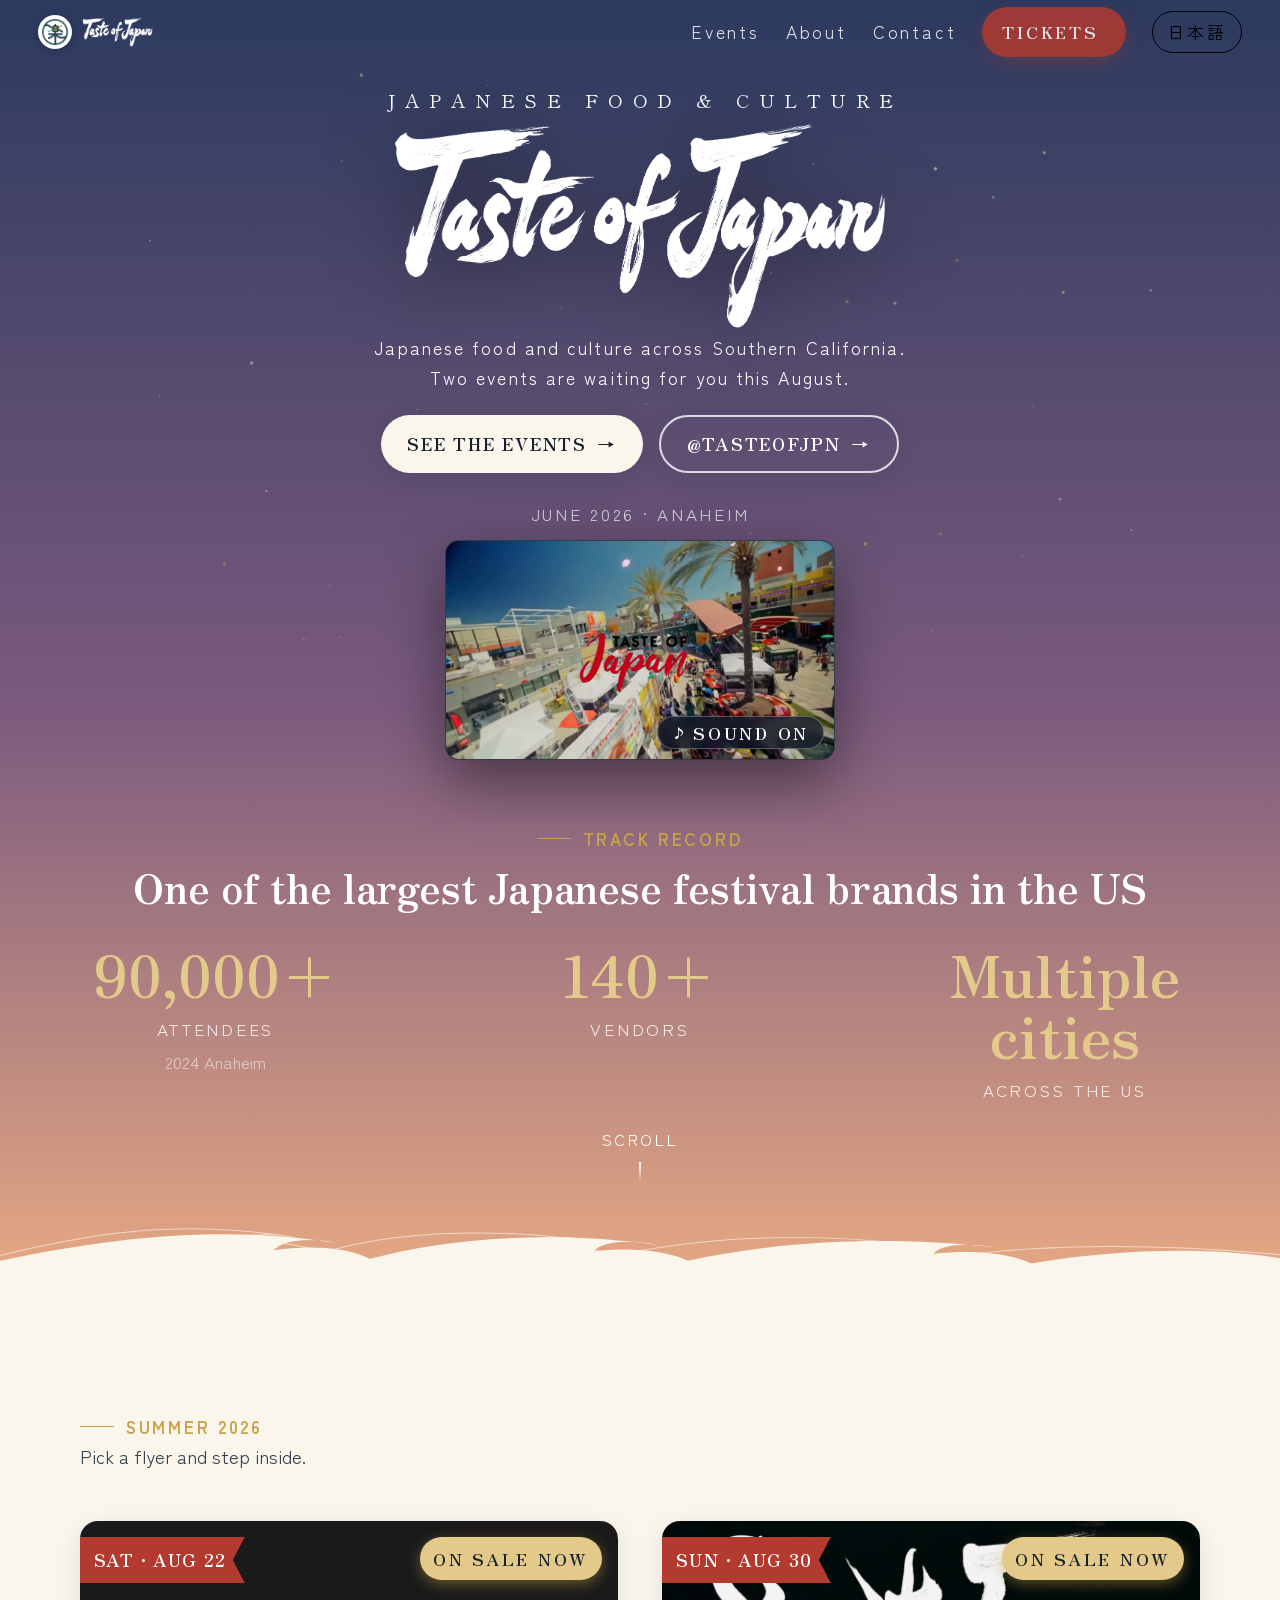
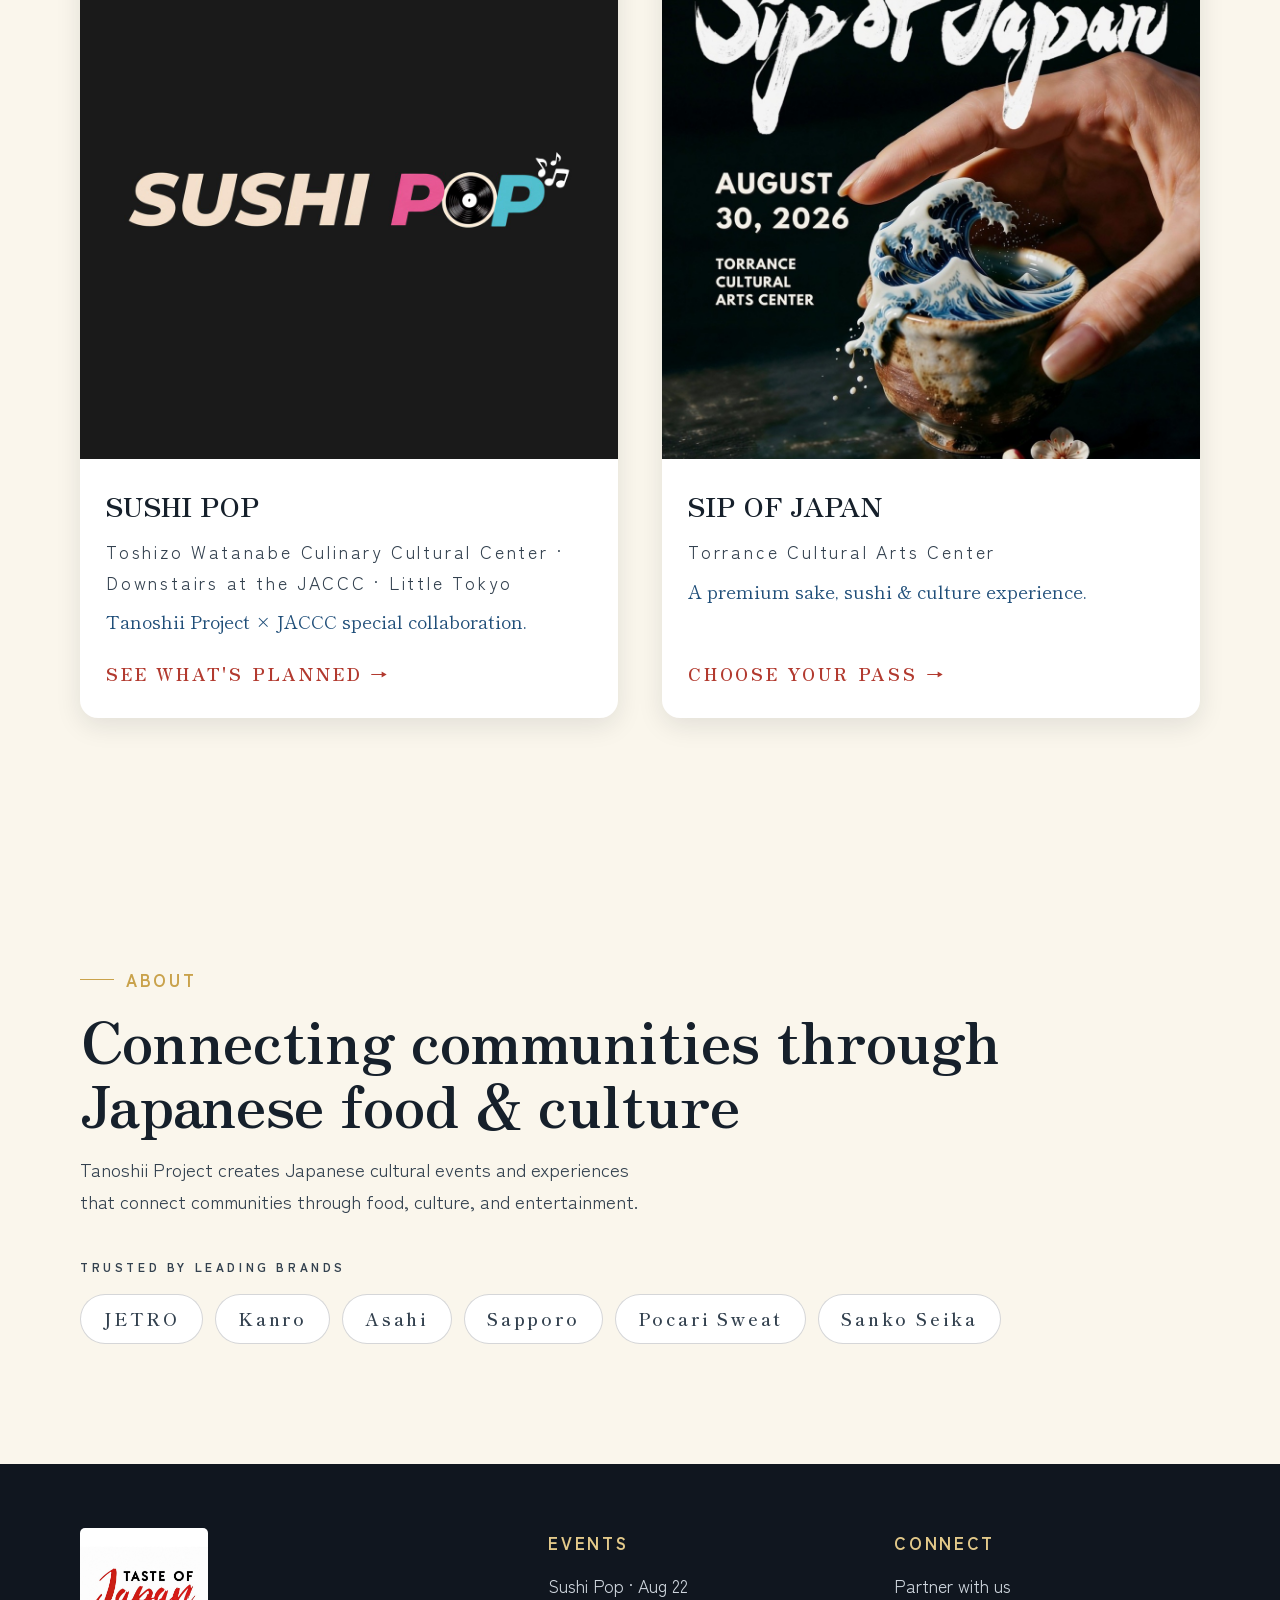
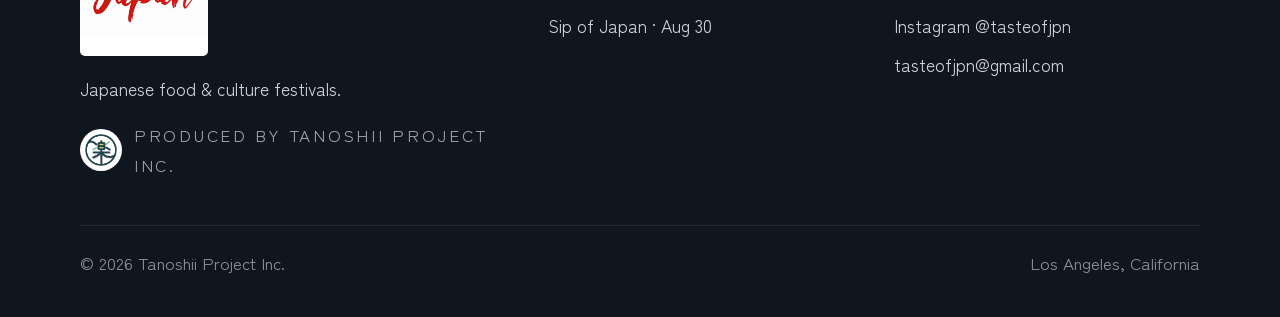
==== index.html @ 71fb059f "Use the Sushi Pop logo on the homepage card The supplied artwork is a wide lockup sitting in a 2000p" ====
<!DOCTYPE html>
<html lang="en">
<head>
<meta charset="UTF-8">
<meta name="viewport" content="width=device-width, initial-scale=1.0">
<script>
/* Mark that JS is live, and recover the page if site.js never arrives. */
(function () {
  var d = document.documentElement;
  d.className += " js";
  setTimeout(function () {
    if (!d.classList.contains("site-ready")) d.classList.add("recovered");
  }, 3000);
})();
</script>
<title>Taste of Japan · Japanese Food & Culture Festivals</title>
<meta name="description" content="Taste of Japan brings Japanese food and culture festivals to Southern California. Presented by Tanoshii Project Inc.">
<meta property="og:title" content="Taste of Japan">
<meta property="og:description" content="Japanese food & culture in Southern California. Two events this August: Sushi Pop (Aug 22) and Sip of Japan (Aug 30).">
<meta property="og:image" content="https://www.tasteofjpn.com/assets/img/og-image.jpg">
<meta property="og:image:width" content="1200">
<meta property="og:image:height" content="630">
<link rel="canonical" href="https://www.tasteofjpn.com/">
<meta property="og:url" content="https://www.tasteofjpn.com/">
<meta name="twitter:card" content="summary_large_image">
<meta name="twitter:image" content="https://www.tasteofjpn.com/assets/img/og-image.jpg">
<meta property="og:type" content="website">
<link rel="preconnect" href="https://fonts.googleapis.com">
<link rel="preconnect" href="https://fonts.gstatic.com" crossorigin>
<link href="https://fonts.googleapis.com/css2?family=Zen+Antique&family=Zen+Old+Mincho:wght@700;900&family=Cormorant+Garamond:ital,wght@0,500;0,600;1,500&family=Permanent+Marker&family=Shippori+Mincho:wght@500;700&family=Zen+Kaku+Gothic+New:wght@400;500;700&display=swap" rel="stylesheet">
<link rel="stylesheet" href="css/site.css?v=00a4ac65">
<link rel="alternate" hreflang="en" href="https://www.tasteofjpn.com/">
<link rel="alternate" hreflang="ja" href="https://www.tasteofjpn.com/?lang=ja">
<link rel="alternate" hreflang="x-default" href="https://www.tasteofjpn.com/">
<link rel="icon" type="image/png" href="assets/img/tanoshii-mark.png">
<script type="application/ld+json">
{
  "@context": "https://schema.org",
  "@type": "Organization",
  "name": "Taste of Japan",
  "alternateName": "Taste of Japan Festival",
  "url": "https://www.tasteofjpn.com/",
  "logo": "https://www.tasteofjpn.com/assets/img/logo-toj-official.jpg",
  "description": "Taste of Japan brings Japanese food and culture festivals to Southern California. Presented by Tanoshii Project Inc.",
  "sameAs": ["https://www.instagram.com/tasteofjpn/"],
  "parentOrganization": { "@type": "Organization", "name": "Tanoshii Project Inc." }
}
</script>
</head>
<body data-sky-auto>

<!-- noren opening -->
<div class="noren" aria-hidden="true">
  <div class="noren-half left">
    <div class="noren-mark">
      <img class="noren-mark-img" src="assets/img/tanoshii-mark.png" alt="">
      <img class="noren-logo" src="assets/img/logo-taste-of-japan.png" alt="">
    </div>
  </div>
  <div class="noren-half right">
    <div class="noren-mark">
      <img class="noren-mark-img" src="assets/img/tanoshii-mark.png" alt="">
      <img class="noren-logo" src="assets/img/logo-taste-of-japan.png" alt="">
    </div>
  </div>
</div>

<canvas id="fx"></canvas>

<header class="site-header header-light">
  <div class="header-inner">
    <a class="brand" href="index.html">
      <img class="kamon-mark" src="assets/img/tanoshii-mark.png" alt="Tanoshii Project">
      <img class="brand-logo" src="assets/img/logo-taste-of-japan.png" alt="Taste of Japan">
    </a>
    <nav class="site-nav">
      <a href="#events" data-ja="イベント">Events</a>
      <a href="about.html" class="nav-optional" data-ja="私たちについて">About</a>
      <a href="#contact" class="nav-optional" data-ja="お問い合わせ">Contact</a>
      <a class="btn-ticket" href="#events" data-ja="チケット">Tickets</a>
      <button class="lang-toggle" aria-label="Switch language">日本語</button>
    </nav>
  </div>
</header>

<!-- hero -->
<section class="hero">
  <div class="hero-stars"></div>
  <div class="hero-inner">
    <p class="hero-kicker reveal" data-ja="日本の食と文化の祭典">JAPANESE FOOD &amp; CULTURE</p>
    <h1 class="reveal" data-delay="1">
      <img class="hero-logo" src="assets/img/logo-taste-of-japan.png" alt="Taste of Japan">
      <span class="sr-only">Taste of Japan</span>
    </h1>
    <p class="hero-sub reveal" data-delay="2" data-ja="南カリフォルニアで開催される、日本の食と文化の体験。この8月、2つのイベントが待っています。">
      Japanese food and culture across Southern California.<br>Two events are waiting for you this August.
    </p>
    <div class="hero-ctas reveal" data-delay="3">
      <a class="btn" href="#events" data-ja="イベントを見る">See the events</a>
      <a class="btn ghost" href="https://www.instagram.com/tasteofjpn/" target="_blank" rel="noopener">@tasteofjpn</a>
    </div>

    <div class="hero-recap reveal" data-delay="3">
      <p class="hero-recap-label" data-ja="2026年6月 · アナハイム">June 2026 · Anaheim</p>
      <!-- Silent 2MB loop autoplays; the 8MB version with sound loads on request. -->
      <div class="hero-recap-player" data-recap data-full="assets/video/toj-2026-recap.mp4">
        <video class="recap-video" autoplay muted loop playsinline preload="auto"
               poster="assets/video/toj-2026-recap-poster.jpg">
          <source src="assets/video/toj-2026-recap-loop.mp4" type="video/mp4">
          <p data-ja="お使いのブラウザは動画に対応していません。">Your browser does not support the video tag.</p>
        </video>
        <button class="recap-sound" type="button" data-ja="音を出す">Sound on</button>
      </div>
    </div>

    <div class="hero-track-record reveal" data-delay="3" style="margin-top: 56px;">
      <p class="eyebrow" style="justify-content: center;" data-ja="実績">Track record</p>
      <h2 class="section-title" data-delay="1" data-ja="全米有数の日本文化フェスティバルブランド" style="font-size: clamp(26px, 3.6vw, 40px); margin: 12px 0 0;">One of the largest Japanese festival brands in the US</h2>
      <div class="stat-grid" style="margin-top: 34px;">
        <div>
          <div class="stat-num">90,000+</div>
          <div class="stat-label" data-ja="来場者数">Attendees</div>
          <div class="stat-note">2024 Anaheim</div>
        </div>
        <div>
          <div class="stat-num">140+</div>
          <div class="stat-label" data-ja="出店社数">Vendors</div>
        </div>
        <div>
          <div class="stat-num" data-ja="複数都市">Multiple cities</div>
          <div class="stat-label" data-ja="全米主要都市で開催">Across the US</div>
        </div>
      </div>
    </div>

    <div class="scroll-cue reveal" data-delay="3" data-ja="スクロール">Scroll</div>
  </div>
  <svg class="hero-wave" viewBox="0 0 1440 190" preserveAspectRatio="none" aria-hidden="true">
    <path class="wave-line wave-draw" d="M0,120 C120,60 210,40 330,78 C300,66 268,72 258,96 C300,84 342,92 360,116 C430,70 540,52 660,86 C630,72 596,78 588,100 C630,92 668,100 690,122 C780,80 900,64 1020,94 C990,82 958,86 950,108 C994,98 1034,106 1056,128 C1150,96 1280,88 1440,118"/>
    <path class="wave-fill" d="M0,190 L0,132 C140,72 260,52 380,92 C350,78 318,84 308,108 C352,94 396,104 416,128 C500,80 620,62 740,96 C710,82 676,88 668,110 C712,100 752,110 774,132 C870,88 1000,72 1120,102 C1090,90 1058,94 1050,116 C1096,106 1138,116 1160,138 C1260,104 1360,100 1440,126 L1440,190 Z"/>
  </svg>
</section>

<!-- events -->
<section class="section" id="events">
  <div class="container">
    <p class="eyebrow reveal" data-ja="2026年 夏">Summer 2026</p>
    <p class="section-lead reveal" data-delay="2" data-ja="気になるチラシをタップして、詳しくチェックしてください。">Pick a flyer and step inside.</p>

    <div class="event-grid" style="margin-top: 48px;">
      <!-- To add a new event: copy an <a class="event-card"> block and swap the flyer, date, name, venue. -->
      <a class="event-card reveal" data-tilt="6" href="events/sushi-pop.html">
        <div class="flyer">
          <span class="date-ribbon">SAT · AUG 22</span>
          <span class="status-badge on-sale" data-ja="チケット販売中">On sale now</span>
          <img src="assets/img/sushi-pop-card-logo.jpg" alt="Sushi Pop" loading="lazy">
        </div>
        <div class="meta">
          <h3>SUSHI POP</h3>
          <p class="venue" data-ja="渡邊利三 文化調理センター（JACCC 地下）· リトル東京">Toshizo Watanabe Culinary Cultural Center · Downstairs at the JACCC · Little Tokyo</p>
          <p class="tagline" data-ja="Tanoshii Project × JACCC 特別コラボ。">Tanoshii Project &times; JACCC special collaboration.</p>
          <span class="card-cta" data-ja="内容を見る">See what's planned</span>
        </div>
      </a>

      <a class="event-card reveal" data-delay="1" data-tilt="6" href="events/sip-of-japan.html">
        <div class="flyer">
          <span class="date-ribbon">SUN · AUG 30</span>
          <span class="status-badge on-sale" data-ja="チケット販売中">On sale now</span>
          <img src="assets/img/sip-flyer.jpg" alt="Sip of Japan flyer · August 30 at Torrance Cultural Arts Center" loading="lazy">
        </div>
        <div class="meta">
          <h3>SIP OF JAPAN</h3>
          <p class="venue" data-ja="トーランス・カルチュラル・アーツ・センター">Torrance Cultural Arts Center</p>
          <p class="tagline" data-ja="日本酒・寿司・日本文化のプレミアム体験。">A premium sake, sushi &amp; culture experience.</p>
          <span class="card-cta" data-ja="パスを選ぶ">Choose your pass</span>
        </div>
      </a>
    </div>
  </div>
</section>

<!-- about + partners -->
<section class="section" id="about">
  <div class="container">
    <p class="eyebrow reveal" data-ja="私たちについて">About</p>
    <h2 class="section-title reveal" data-delay="1" data-ja="人と地域を、日本の食と文化でつなぐ">Connecting communities through Japanese food &amp; culture</h2>
    <p class="section-lead reveal" data-delay="2" data-ja="Tanoshii Project は、日本文化・食・エンターテインメントを通じて人と地域をつなぐイベントを展開しています。">
      Tanoshii Project creates Japanese cultural events and experiences that connect communities through food, culture, and entertainment.
    </p>
    <div style="margin-top: 40px;">
      <h4 style="font-size:12px; letter-spacing:.3em; text-transform:uppercase; color:var(--ink-soft); margin-bottom:16px;" class="reveal" data-ja="信頼をいただいているブランド">Trusted by leading brands</h4>
      <div class="chip-row reveal" data-delay="1">
        <span class="chip">JETRO</span>
        <span class="chip">Kanro</span>
        <span class="chip">Asahi</span>
        <span class="chip">Sapporo</span>
        <span class="chip">Pocari Sweat</span>
        <span class="chip">Sanko Seika</span>
      </div>
    </div>
  </div>
</section>


<!-- footer -->
<footer class="site-footer" id="contact">
  <div class="container">
    <div class="footer-grid">
      <div>
        <img class="footer-logo" src="assets/img/logo-toj-official.jpg" alt="Taste of Japan">
        <p data-ja="日本の食と文化の祭典。">Japanese food &amp; culture festivals.</p>
        <div class="footer-producer">
          <img src="assets/img/tanoshii-mark.png" alt="Tanoshii Project">
          <span data-ja="企画・運営 Tanoshii Project Inc.">Produced by Tanoshii Project Inc.</span>
        </div>
      </div>
      <div>
        <h4 data-ja="イベント">Events</h4>
        <ul>
          <li><a href="events/sushi-pop.html">Sushi Pop · Aug 22</a></li>
          <li><a href="events/sip-of-japan.html">Sip of Japan · Aug 30</a></li>
        </ul>
      </div>
      <div>
        <h4 data-ja="つながる">Connect</h4>
        <ul>
          <li><a href="about.html#partner" data-ja="協賛のご案内">Partner with us</a></li>
          <li><a href="https://www.instagram.com/tasteofjpn/" target="_blank" rel="noopener">Instagram @tasteofjpn</a></li>
          <li><a href="mailto:tasteofjpn@gmail.com">tasteofjpn@gmail.com</a></li>
        </ul>
      </div>
    </div>
    <div class="footer-bottom">
      <span>© 2026 Tanoshii Project Inc.</span>
      <span data-ja="ロサンゼルス、カリフォルニア">Los Angeles, California</span>
    </div>
  </div>
</footer>

<script src="js/site.js?v=fffb9bc2"></script>
</body>
</html>
---- css/site.css ----
/* ============================================================
   TASTE OF JAPAN / shared design system
   Brand: hokusai blue x washi x gold. Events override via body class.
   ============================================================ */

:root {
  --ink: #16202b;
  --ink-soft: #33414f;
  --washi: #faf6ec;
  --washi-deep: #f1ead8;
  --hokusai: #1f4e79;
  --hokusai-deep: #14314c;
  --gold: #c9a24b;
  --gold-soft: #e3c98a;
  --sakura: #e9b7c3;
  --red: #b23a2f;
  --white: #ffffff;
  --font-display: "Zen Antique", "Zen Old Mincho", serif;
  --font-ui: "Zen Antique", "Zen Old Mincho", serif;
  --font-num: "Zen Old Mincho", "Shippori Mincho", serif;
  --font-serif: "Shippori Mincho", serif;
  --font-serif-en: "Cormorant Garamond", "Shippori Mincho", serif;
  --font-body: "Zen Kaku Gothic New", sans-serif;
  --font-brush: "Permanent Marker", cursive;
  --header-h: 64px;
  --radius: 18px;
  --shadow: 0 18px 50px rgba(22, 32, 43, 0.16);
  --shadow-soft: 0 8px 26px rgba(22, 32, 43, 0.10);
}

* { margin: 0; padding: 0; box-sizing: border-box; }
html { scroll-behavior: smooth; }
html, body { overflow-x: clip; }
body {
  font-family: var(--font-body);
  /* Monica: the site read small everywhere. Base is set explicitly rather than
     inheriting the browser's 16px, and the small UI sizes were lifted with it. */
  font-size: 18.5px;
  color: var(--ink);
  background: var(--washi);
  line-height: 1.72;
  -webkit-font-smoothing: antialiased;
}
img { max-width: 100%; display: block; }
a { color: inherit; text-decoration: none; }
ul { list-style: none; }
button { font: inherit; cursor: pointer; border: none; background: none; }

.container { width: min(1120px, 92vw); margin-inline: auto; }

::selection { background: var(--gold); color: var(--ink); }

/* ---------- header ---------- */
.site-header {
  position: fixed; inset: 0 0 auto 0; z-index: 60;
  height: var(--header-h);
  display: flex; align-items: center;
  transition: background .35s ease, box-shadow .35s ease;
}
.site-header.scrolled {
  background: rgba(250, 246, 236, .92);
  backdrop-filter: blur(10px);
  box-shadow: 0 1px 0 rgba(22,32,43,.08);
}
.dark-header .site-header.scrolled {
  background: rgba(15, 22, 33, .88);
}
.header-inner {
  width: min(1240px, 94vw); margin-inline: auto;
  display: flex; align-items: center; justify-content: space-between; gap: 16px;
}
.brand {
  display: flex; align-items: center; gap: 10px;
  font-family: var(--font-display); font-weight: 400;
  font-size: 19.5px; letter-spacing: 0.16em; text-transform: uppercase;
}
.brand .kamon {
  width: 34px; height: 34px; border-radius: 50%;
  background: var(--red); color: #fff;
  display: grid; place-items: center;
  font-family: var(--font-serif); font-size: 19.5px; font-weight: 700;
  box-shadow: 0 2px 8px rgba(178, 58, 47, .4);
}
.site-nav { display: flex; align-items: center; gap: 26px; font-size: 17.5px; letter-spacing: 0.16em; }
.site-nav a { position: relative; padding: 4px 0; opacity: .85; transition: opacity .2s; }
.site-nav a:hover { opacity: 1; }
.site-nav a::after {
  content: ""; position: absolute; left: 0; bottom: 0;
  width: 100%; height: 2px; background: var(--gold);
  transform: scaleX(0); transform-origin: left; transition: transform .25s ease;
}
.site-nav a:hover::after { transform: scaleX(1); }
.lang-toggle {
  border: 1.5px solid currentColor; border-radius: 999px;
  padding: 5px 14px; font-size: 17px; letter-spacing: 0.16em;
  transition: background .2s, color .2s;
}
.header-light { color: #fff; }
.site-header.scrolled.header-light,
.site-header.scrolled { color: var(--ink); }
.dark-header .site-header.scrolled { color: #f3ead8; }
.lang-toggle:hover { background: var(--gold); border-color: var(--gold); color: var(--ink); }

@media (max-width: 640px) {
  .site-nav { gap: 14px; }
  .site-nav a.nav-optional { display: none; }
  .brand span:last-child { font-size: 17px; letter-spacing: 0.16em; }
  .header-inner { gap: 10px; }
}

/* ---------- noren opening ----------
   The curtain only exists when JS is running, because only JS can open it.
   No JS means no curtain, rather than a navy screen that never parts. */
.noren { display: none; }
.js .noren {
  position: fixed; inset: 0; z-index: 100;
  display: flex; pointer-events: none;
}
.noren-half {
  flex: 1; position: relative;
  background:
    repeating-linear-gradient(90deg, rgba(255,255,255,.045) 0 2px, transparent 2px calc(25% - 1px), rgba(0,0,0,.28) calc(25% - 1px) 25%),
    linear-gradient(180deg, #1c3a5e 0%, #14314c 60%, #0e2438 100%);
  transition: transform 1.05s cubic-bezier(.77, 0, .27, 1);
}
.noren-half.left { transform-origin: left; border-right: 1px solid rgba(0,0,0,.3); }
.noren-half.right { transform-origin: right; }
.noren.open .noren-half.left { transform: translateX(-101%) skewX(-2deg); }
.noren.open .noren-half.right { transform: translateX(101%) skewX(2deg); }
.noren-mark {
  position: absolute; top: 50%; z-index: 101;
  transform: translateY(-50%);
  color: var(--washi); text-align: center;
  transition: opacity .45s ease;
}
.noren-half.left .noren-mark { right: 0; transform: translate(50%, -50%); }
.noren-half.right .noren-mark { left: 0; transform: translate(-50%, -50%); visibility: hidden; }
.noren-mark .circle {
  width: 118px; height: 118px; margin-inline: auto;
  border: 2.5px solid rgba(250,246,236,.9); border-radius: 50%;
  display: grid; place-items: center;
  font-family: var(--font-serif); font-size: 52px; font-weight: 700;
  background: rgba(250,246,236,.06);
}
.noren-mark .word {
  margin-top: 18px; font-family: var(--font-display); font-weight: 400;
  font-size: 18.5px; letter-spacing: 0.16em; text-transform: uppercase;
  padding-left: .5em;
  white-space: nowrap;
}
.noren.open .noren-mark { opacity: 0; }
.noren.gone { display: none; }

/* ---------- shared section bits ---------- */
.section { padding: clamp(72px, 10vw, 120px) 0; position: relative; }
.eyebrow {
  display: inline-flex; align-items: center; gap: 12px;
  font-size: 17px; letter-spacing: 0.16em; text-transform: uppercase;
  color: var(--gold); font-weight: 700;
}
.eyebrow::before { content: ""; width: 34px; height: 1.5px; background: var(--gold); }
.section-title {
  font-family: var(--font-display); font-weight: 400;
  font-size: clamp(33px, 5.1vw, 58px);
  line-height: 1.1; letter-spacing: 0;
  margin: 14px 0 18px;
}
.section-lead { max-width: 560px; color: var(--ink-soft); font-size: 18.5px; }

.btn {
  display: inline-flex; align-items: center; gap: 10px;
  font-family: var(--font-display); font-weight: 400; letter-spacing: .1em; text-transform: uppercase;
  font-size: 18.5px;
  padding: 15px 34px; border-radius: 999px;
  background: var(--ink); color: var(--washi);
  transition: transform .22s ease, box-shadow .22s ease, background .22s ease;
  box-shadow: var(--shadow-soft);
  position: relative; overflow: hidden;
}
.btn::after { content: "→"; transition: transform .22s ease; }
.btn:hover { transform: translateY(-3px); box-shadow: var(--shadow); }
.btn:hover::after { transform: translateX(4px); }
.btn.gold { background: linear-gradient(120deg, var(--gold), #b8862f); color: #fff; }
.btn.outline { background: transparent; border: 2px solid currentColor; color: inherit; box-shadow: none; }

/* scroll reveal
   Hidden only while JS is running, so the page stays readable if the script
   never loads. The .recovered escape hatch is set by the failsafe timer. */
.js .reveal { opacity: 0; transform: translateY(34px); transition: opacity .8s ease, transform .8s cubic-bezier(.22,.61,.36,1); }
.js .reveal.in { opacity: 1; transform: none; }
.recovered .noren { display: none !important; }
.recovered .reveal {
  opacity: 1 !important; transform: none !important; transition: none !important;
}
.reveal[data-delay="1"] { transition-delay: .12s; }
.reveal[data-delay="2"] { transition-delay: .24s; }
.reveal[data-delay="3"] { transition-delay: .36s; }

/* countdown */
.countdown { display: flex; gap: clamp(10px, 2vw, 22px); }
.cd-cell { text-align: center; min-width: 74px; }
.cd-num {
  font-family: var(--font-num); font-weight: 900;
  font-size: clamp(34px, 5vw, 56px); line-height: 1;
  font-variant-numeric: tabular-nums;
}
.cd-label { font-size: 16px; letter-spacing: 0.16em; text-transform: uppercase; opacity: .7; margin-top: 8px; }

/* lanterns */
.lantern-row { display: flex; gap: clamp(8px, 1.6vw, 18px); align-items: flex-start; }
.lantern { width: clamp(30px, 4vw, 46px); opacity: .38; transition: opacity .6s ease, filter .6s ease; }
.lantern.lit { opacity: 1; filter: drop-shadow(0 0 14px rgba(255, 176, 66, .85)); animation: sway 3.4s ease-in-out infinite; }
.lantern:nth-child(2n).lit { animation-delay: .7s; }
.lantern:nth-child(3n).lit { animation-delay: 1.3s; }
@keyframes sway { 0%,100% { transform: rotate(-2.4deg); } 50% { transform: rotate(2.4deg); } }

/* fireworks canvas */
#fx { position: fixed; inset: 0; z-index: 95; pointer-events: none; }

/* marquee */
.marquee { overflow: hidden; white-space: nowrap; user-select: none; }
.marquee-track { display: inline-flex; gap: 0; animation: marquee 26s linear infinite; }
.marquee span { display: inline-block; padding-right: 18px; }
@keyframes marquee { from { transform: translateX(0); } to { transform: translateX(-50%); } }

/* event flyer cards (hub) */
.event-grid {
  display: grid; grid-template-columns: repeat(auto-fit, minmax(300px, 1fr));
  gap: clamp(24px, 3.6vw, 44px);
  align-items: stretch;
}
.event-card {
  position: relative; border-radius: var(--radius);
  background: #fff; box-shadow: var(--shadow-soft);
  transform-style: preserve-3d; will-change: transform;
  transition: box-shadow .3s ease;
  display: flex; flex-direction: column;
  overflow: hidden;
}
.event-card:hover { box-shadow: var(--shadow); }
/* Both event artworks are portrait posters. A 5:4 landscape frame cropped the
   subject out of each one, so the frame is square and centred lower. */
.event-card .flyer { position: relative; overflow: hidden; aspect-ratio: 1 / 1; }
.event-card .flyer img { width: 100%; height: 100%; object-fit: cover; object-position: center 42%; transition: transform .6s cubic-bezier(.22,.61,.36,1); }
.event-card:hover .flyer img { transform: scale(1.045); }
.event-card .date-ribbon {
  position: absolute; top: 16px; left: -6px;
  background: var(--red); color: #fff;
  font-family: var(--font-display); font-weight: 400; letter-spacing: .08em;
  font-size: 17.5px; padding: 8px 18px 8px 20px;
  clip-path: polygon(0 0, 100% 0, calc(100% - 12px) 50%, 100% 100%, 0 100%);
  box-shadow: 0 4px 12px rgba(178,58,47,.4);
}
/* ticket status, top right, opposite the date ribbon.
   On-sale is loud because it is the one you can act on today.
   Coming-soon stays quiet on purpose so it never outshines it. */
.event-card .status-badge {
  position: absolute; top: 16px; right: 16px; z-index: 2;
  font-size: 17px; letter-spacing: 0.16em; text-transform: uppercase;
  padding: 7px 13px; border-radius: 999px;
  backdrop-filter: blur(6px);
}
/* ink on gold, not white on gold: white lands near 2.4:1 and fails AA */
.event-card .status-badge.on-sale {
  background: var(--gold-soft); color: var(--ink);
  box-shadow: 0 4px 14px rgba(201,162,75,.45);
}
.event-card .status-badge.coming-soon {
  background: rgba(22,32,43,.62); color: rgba(255,255,255,.92);
}
.event-card .meta { padding: 24px 26px 28px; display: flex; flex-direction: column; gap: 8px; flex: 1; }
.event-card h3 { font-family: var(--font-display); font-weight: 400; font-size: 27px; letter-spacing: 0; }
.event-card .venue { font-size: 17.5px; color: var(--ink-soft); letter-spacing: 0.16em; }
.event-card .tagline { font-family: var(--font-serif); font-size: 18.5px; color: var(--hokusai); }
.event-card .card-cta {
  margin-top: auto; padding-top: 14px;
  font-family: var(--font-display); font-weight: 400; font-size: 17.5px; letter-spacing: 0.16em; text-transform: uppercase;
  color: var(--red); display: inline-flex; gap: 8px; align-items: center;
}
.event-card .card-cta::after { content: "→"; transition: transform .25s; }
.event-card:hover .card-cta::after { transform: translateX(5px); }

/* stat band */
.stat-band { background: var(--hokusai-deep); color: var(--washi); }
.stat-grid { display: grid; grid-template-columns: repeat(auto-fit, minmax(180px, 1fr)); gap: 34px; text-align: center; }
.stat-num { font-family: var(--font-num); font-weight: 900; font-size: clamp(38px, 5vw, 58px); color: var(--gold-soft); line-height: 1.05; }
.stat-label { font-size: 17px; letter-spacing: 0.16em; text-transform: uppercase; opacity: .85; margin-top: 10px; }
.stat-note { font-size: 17px; opacity: .55; margin-top: 4px; }

/* brand chips */
.chip-row { display: flex; flex-wrap: wrap; gap: 12px; }
.chip {
  border: 1.5px solid rgba(22,32,43,.18); border-radius: 999px;
  padding: 9px 22px; font-size: 17.5px; letter-spacing: 0.16em;
  font-family: var(--font-serif); font-weight: 600; color: var(--ink-soft);
  background: #fff;
}

/* footer */
.site-footer {
  background: #10161f; color: #cfd6de;
  padding: 64px 0 40px; font-size: 17.5px;
}
.footer-grid { display: grid; grid-template-columns: 1.4fr 1fr 1fr; gap: 40px; }
.site-footer .brand { color: #fff; margin-bottom: 14px; }
.site-footer h4 { font-size: 17px; letter-spacing: 0.16em; text-transform: uppercase; color: var(--gold-soft); margin-bottom: 14px; }
.site-footer li { margin-bottom: 9px; }
.site-footer a:hover { color: #fff; }
.footer-bottom {
  margin-top: 46px; padding-top: 22px;
  border-top: 1px solid rgba(255,255,255,.12);
  display: flex; justify-content: space-between; gap: 14px; flex-wrap: wrap;
  font-size: 17px; opacity: .65;
}
@media (max-width: 760px) { .footer-grid { grid-template-columns: 1fr; gap: 28px; } }

/* ============================================================
   HOME (hub)
   ============================================================ */

.hero {
  min-height: 100svh;
  display: grid; place-items: center;
  position: relative; color: #fff;
  text-align: center; overflow: hidden;
  background: linear-gradient(180deg, #1c3a5e 0%, #2b5c8a 55%, #7fa8c9 100%);
  transition: background 1.2s ease;
}
body[data-sky="dawn"] .hero { background: linear-gradient(180deg, #2b3a5e 0%, #7b5a7e 55%, #e7a983 100%); }
body[data-sky="day"] .hero { background: linear-gradient(180deg, #1c3a5e 0%, #2b5c8a 55%, #8fb4d4 100%); }
body[data-sky="dusk"] .hero { background: linear-gradient(180deg, #1d2a4d 0%, #64416b 55%, #d98a5f 100%); }
body[data-sky="night"] .hero { background: linear-gradient(180deg, #0a1220 0%, #14273e 60%, #2b4a68 100%); }

.hero-stars { position: absolute; inset: 0; opacity: 0; transition: opacity 1.2s; pointer-events: none;
  background-image: radial-gradient(1.6px 1.6px at 12% 18%, rgba(255,255,255,.9) 50%, transparent 51%),
    radial-gradient(1.2px 1.2px at 70% 12%, rgba(255,255,255,.8) 50%, transparent 51%),
    radial-gradient(1.4px 1.4px at 42% 8%, rgba(255,255,255,.75) 50%, transparent 51%),
    radial-gradient(1.2px 1.2px at 86% 26%, rgba(255,255,255,.85) 50%, transparent 51%),
    radial-gradient(1.6px 1.6px at 28% 30%, rgba(255,255,255,.7) 50%, transparent 51%),
    radial-gradient(1.1px 1.1px at 55% 22%, rgba(255,255,255,.8) 50%, transparent 51%);
}
body[data-sky="night"] .hero-stars { opacity: 1; }

.hero-wave { position: absolute; left: 0; right: 0; bottom: -2px; width: 100%; pointer-events: none; }
.hero-wave .wave-fill { fill: var(--washi); }
.hero-wave .wave-line { fill: none; stroke: rgba(255,255,255,.55); stroke-width: 2.2; }
.wave-draw { stroke-dasharray: 2400; stroke-dashoffset: 2400; animation: draw 3.4s ease-out .5s forwards; }
@keyframes draw { to { stroke-dashoffset: 0; } }

.hero-inner { position: relative; z-index: 2; padding: 120px 20px 230px; width: 100%; }
.hero-kicker {
  font-family: var(--font-serif); font-size: clamp(18.5px, 2vw, 19px);
  letter-spacing: .5em; padding-left: .5em; opacity: .92;
}
.hero-title {
  font-family: var(--font-display); font-weight: 400;
  font-size: clamp(54px, 11vw, 148px);
  line-height: .98; letter-spacing: .015em;
  margin: 18px 0 8px;
  text-shadow: 0 10px 44px rgba(0,0,0,.35);
}
.hero-title .accent { color: var(--gold-soft); }
.hero-sub { font-size: clamp(17.5px, 1.8vw, 17px); letter-spacing: .12em; opacity: .92; max-width: 640px; margin-inline: auto; }
.hero-ctas { margin-top: 38px; display: flex; gap: 16px; justify-content: center; flex-wrap: wrap; }
.hero .btn { background: var(--washi); color: var(--ink); }
.hero .btn.ghost { background: transparent; border: 2px solid rgba(255,255,255,.8); color: #fff; }

.scroll-cue {
  position: absolute; bottom: 110px; left: 50%; transform: translateX(-50%);
  z-index: 2; font-size: 16px; letter-spacing: 0.16em; text-transform: uppercase; opacity: .75;
}
.scroll-cue::after {
  content: ""; display: block; width: 1.5px; height: 40px;
  background: linear-gradient(#fff, transparent);
  margin: 10px auto 0; animation: cue 1.8s ease-in-out infinite;
}
@keyframes cue { 0% { transform: scaleY(0); transform-origin: top; } 55% { transform: scaleY(1); transform-origin: top; } 56% { transform-origin: bottom; } 100% { transform: scaleY(0); transform-origin: bottom; } }

/* countdown strip on hub */
.next-up { background: var(--washi-deep); border-block: 1px solid rgba(22,32,43,.07); }
.next-up-inner {
  display: flex; align-items: center; justify-content: space-between;
  gap: 30px; flex-wrap: wrap; padding: 40px 0;
}
.next-up .label {
  display: inline-flex; align-items: center; gap: 10px;
  font-family: var(--font-display); font-weight: 400;
  font-size: 18.5px; letter-spacing: 0.16em; text-transform: uppercase;
  color: #fff; font-weight: 700; margin-bottom: 12px;
  background: var(--red); padding: 7px 18px 7px 15px; border-radius: 999px;
  box-shadow: 0 6px 18px rgba(178, 58, 47, .3);
}
.next-up .label::before {
  content: ""; width: 9px; height: 9px; border-radius: 50%;
  background: #fff; animation: pulse-dot 1.8s ease-in-out infinite;
}
@keyframes pulse-dot {
  0%, 100% { opacity: 1; transform: scale(1); }
  50% { opacity: .35; transform: scale(.7); }
}
.next-up .event-name { font-family: var(--font-display); font-weight: 400; font-size: clamp(28px, 3.9vw, 44px); line-height: 1.13; }
/* the countdown used to end in nothing: give the reader something to do */
.next-up-cta { font-size: 17.5px; padding: 13px 28px; white-space: nowrap; margin-top: 18px; }
@media (max-width: 860px) {
  .next-up-inner { gap: 22px; }
}

/* archive teaser */
.archive-card {
  border-radius: var(--radius); overflow: hidden; position: relative;
  background: linear-gradient(120deg, var(--hokusai-deep), var(--hokusai));
  color: var(--washi); padding: clamp(36px, 5vw, 64px);
  display: flex; flex-wrap: wrap; gap: 30px; align-items: center; justify-content: space-between;
}
.archive-card h3 { font-family: var(--font-display); font-weight: 400; font-size: clamp(28px, 3.9vw, 44px); margin-bottom: 10px; }
.archive-card p { opacity: .85; max-width: 480px; }

/* ---------- sponsorship: ways (no tiers, no prices) ---------- */
.ways-lead {
  font-family: var(--font-serif-en); font-style: italic;
  font-size: 21.5px; margin: 32px 0 18px; color: var(--ink-soft);
}
.partner-ways { display: flex; flex-wrap: wrap; gap: 12px; }
.way {
  border: 1.5px solid rgba(22,32,43,.16); border-radius: 999px;
  padding: 11px 22px; font-size: 17.5px; background: #fff;
  display: inline-flex; align-items: center; gap: 10px;
  transition: transform .25s ease, border-color .25s ease;
}
.way::before { content: "\25C6"; font-size: 8px; color: var(--gold); transform: translateY(-1px); }
.way:hover { transform: translateY(-3px); border-color: var(--gold); }

/* ---------- workshop / hokusai theme band (shared, navy x gold) ---------- */
.workshop { background: linear-gradient(160deg, #16273f 0%, #0d1526 100%); color: #f7f1e3; position: relative; overflow: hidden; }
.workshop::before {
  content: ""; position: absolute; inset: 0; pointer-events: none; opacity: .7;
  background-image:
    radial-gradient(1.4px 1.4px at 12% 26%, rgba(220,191,124,.7) 50%, transparent 51%),
    radial-gradient(1.1px 1.1px at 82% 18%, rgba(220,191,124,.55) 50%, transparent 51%),
    radial-gradient(1.5px 1.5px at 68% 74%, rgba(220,191,124,.5) 50%, transparent 51%),
    radial-gradient(1.2px 1.2px at 30% 82%, rgba(220,191,124,.5) 50%, transparent 51%);
}
.workshop-wrap { display: grid; grid-template-columns: 1.12fr .88fr; gap: clamp(30px, 5vw, 64px); align-items: center; position: relative; z-index: 1; }
.workshop .eyebrow { color: var(--gold-soft); }
.workshop .eyebrow::before { background: var(--gold-soft); }
.workshop .section-title {
  font-family: var(--font-serif-en); font-style: italic; font-weight: 600;
  color: #fff; font-size: clamp(30px, 4.2vw, 50px); line-height: 1.1;
}
.workshop-p { color: rgba(247,241,227,.86); font-size: 18.5px; max-width: 560px; margin-bottom: 15px; }
.workshop-credits { display: flex; gap: 12px 26px; flex-wrap: wrap; margin-top: 24px; font-size: 17px; letter-spacing: 0.16em; text-transform: uppercase; color: var(--gold-soft); }
.workshop-credits span { display: inline-flex; align-items: center; gap: 9px; }
.workshop-art { display: grid; place-items: center; }
.workshop-art svg { width: min(340px, 74vw); height: auto; }
.enso { fill: none; stroke: var(--gold-soft); stroke-width: 9; stroke-linecap: round; }
.enso-wave { fill: none; stroke: rgba(247,241,227,.55); stroke-width: 2.4; stroke-linecap: round; }
@media (max-width: 820px) {
  .workshop-wrap { grid-template-columns: 1fr; }
  .workshop-art { order: -1; }
  .workshop-art svg { width: min(240px, 60vw); }
}

/* ---------- brush lettering logos ---------- */
.brand-logo { height: 30px; width: auto; display: block; }
@media (max-width: 640px) { .brand-logo { height: 25px; } }

.hero-logo {
  width: min(760px, 86vw); height: auto; display: block;
  margin: 6px auto 4px;
  filter: drop-shadow(0 12px 40px rgba(0,0,0,.42));
}
.noren-mark .noren-logo { width: 210px; height: auto; margin-top: 16px; opacity: .95; }

/* visually hidden but readable by search engines and screen readers */
.sr-only {
  position: absolute; width: 1px; height: 1px; padding: 0; margin: -1px;
  overflow: hidden; clip: rect(0 0 0 0); white-space: nowrap; border: 0;
}

/* ---------- june recap video, inside the hero ---------- */
.hero-recap { margin-top: 34px; }
.hero-recap-label {
  font-size: 17px; letter-spacing: 0.16em; text-transform: uppercase;
  opacity: .72; margin-bottom: 12px;
}
.hero-recap-player {
  width: min(560px, 88vw); margin-inline: auto;
  border-radius: 14px; overflow: hidden; line-height: 0;
  background: #0d1526;
  border: 1px solid rgba(255,255,255,.16);
  box-shadow: 0 22px 60px rgba(0,0,0,.45);
}
.hero-recap-player video { width: 100%; height: auto; display: block; }

/* sits over the silent loop; the only way back to the audio */
.hero-recap-player { position: relative; }
.recap-sound {
  position: absolute; right: 10px; bottom: 10px;
  display: inline-flex; align-items: center; gap: 6px;
  padding: 7px 14px; border-radius: 999px;
  background: rgba(13,21,38,.72); color: #fff;
  font-family: var(--font-ui); font-size: 17px; letter-spacing: 0.16em; text-transform: uppercase;
  line-height: 1; backdrop-filter: blur(6px);
  border: 1px solid rgba(255,255,255,.28);
  transition: background .25s ease;
}
.recap-sound::before { content: "♪"; font-size: 13px; }
.recap-sound:hover { background: rgba(13,21,38,.92); }
.recap-sound[hidden] { display: none; }

/* the hero now carries the recap too: tighten everything so it fits one screen */
.hero-inner { padding-top: 84px; padding-bottom: 96px; }
.hero-logo { width: min(500px, 76vw); margin: 2px auto 0; }
.hero-sub { font-size: clamp(17.5px, 1.5vw, 15.5px); }
.hero-ctas { margin-top: 22px; }
.hero .btn { padding: 12px 26px; font-size: 17.5px; }
.hero-recap { margin-top: 26px; }
.hero-recap-player { width: min(390px, 82vw); }
/* the wave was 169px tall and swallowed the scroll cue: cap it and start it lower */
.hero-wave { height: clamp(52px, 6.5vw, 88px); }
/* cue now sits in the flow under the video; padding reserves the wave's band */
.hero-inner { padding-bottom: clamp(92px, 8vw, 124px); }
.hero .scroll-cue {
  position: static; transform: none; left: auto; bottom: auto;
  margin-top: 22px;
}
.scroll-cue::after { height: 20px; margin-top: 8px; }
@media (max-width: 700px) {
  .hero-inner { padding-top: 78px; padding-bottom: 90px; }
  .hero-recap { margin-top: 22px; }
  .hero-recap-player { width: 86vw; }
}

/* ---------- persistent ticket button in the header ---------- */
/* .site-nav a sets its own padding and outranks a lone class, so the ticket
   button has to be qualified or it loses its side padding and the pill collapses */
.site-nav a.btn-ticket,
.btn-ticket {
  display: inline-flex; align-items: center; gap: 8px;
  font-family: var(--font-display); font-weight: 400;
  font-size: 17px; letter-spacing: 0.16em; text-transform: uppercase;
  padding: 10px 20px; border-radius: 999px;
  background: var(--red); color: #fff;
  box-shadow: 0 6px 20px rgba(178,58,47,.34);
  transition: transform .2s ease, box-shadow .2s ease, background .2s ease;
  white-space: nowrap;
}
.btn-ticket::after { content: "→"; transition: transform .2s ease; }
.btn-ticket:hover { transform: translateY(-2px); box-shadow: 0 10px 26px rgba(178,58,47,.42); }
.btn-ticket:hover::after { transform: translateX(3px); }
/* the nav underline animation must not apply to the button */
.site-nav a.btn-ticket::after { position: static; width: auto; height: auto; background: none; transform: none; }
.site-nav a.btn-ticket:hover::after { transform: translateX(3px); }

@media (max-width: 640px) {
  .btn-ticket { font-size: 17px; letter-spacing: 0.16em; padding: 9px 15px; }
  .btn-ticket::after { display: none; }
  .site-nav { gap: 10px; }
}
@media (max-width: 400px) {
  .lang-toggle { padding: 5px 10px; font-size: 17px; }
}

/* ---------- Tanoshii Project mark ---------- */
.kamon-mark {
  width: 34px; height: 34px; border-radius: 50%;
  background: #fff; padding: 3px; object-fit: contain;
  box-shadow: 0 2px 8px rgba(0,0,0,.18);
}
@media (max-width: 640px) { .kamon-mark { width: 30px; height: 30px; } }

.noren-mark-img {
  width: 118px; height: 118px; margin-inline: auto;
  border-radius: 50%; background: rgba(250,246,236,.94);
  padding: 12px; object-fit: contain;
}

/* producer credit in the footer */
.footer-producer { display: flex; align-items: center; gap: 12px; margin-top: 16px; }
.footer-producer img { width: 42px; height: 42px; border-radius: 50%; background: #fff; padding: 4px; object-fit: contain; }
.footer-producer span { font-size: 17px; letter-spacing: 0.16em; text-transform: uppercase; opacity: .75; }

/* ---------- where the display face is allowed ----------
   Agharti is condensed, so its counters close up below about 11px.
   Badges, buttons and ribbons still carry it; anything smaller than that
   drops to the body face with wide tracking. */
.next-up .label,
.btn, .btn-ticket,
.date-ribbon,
.card-cta,
.sp-badge,
.sip-badge,
.status-badge,
.recap-sound,
.tier-flag,
.tier-name,
.tier-note,
.noren-mark .word,
.brand { font-family: var(--font-ui); }

/* official Taste of Japan lockup in the footer, used whole on its own white card */
.footer-logo {
  display: block; width: 128px; height: auto;
  border-radius: 5px; margin-bottom: 18px;
}
@media (max-width: 640px) { .footer-logo { width: 112px; } }
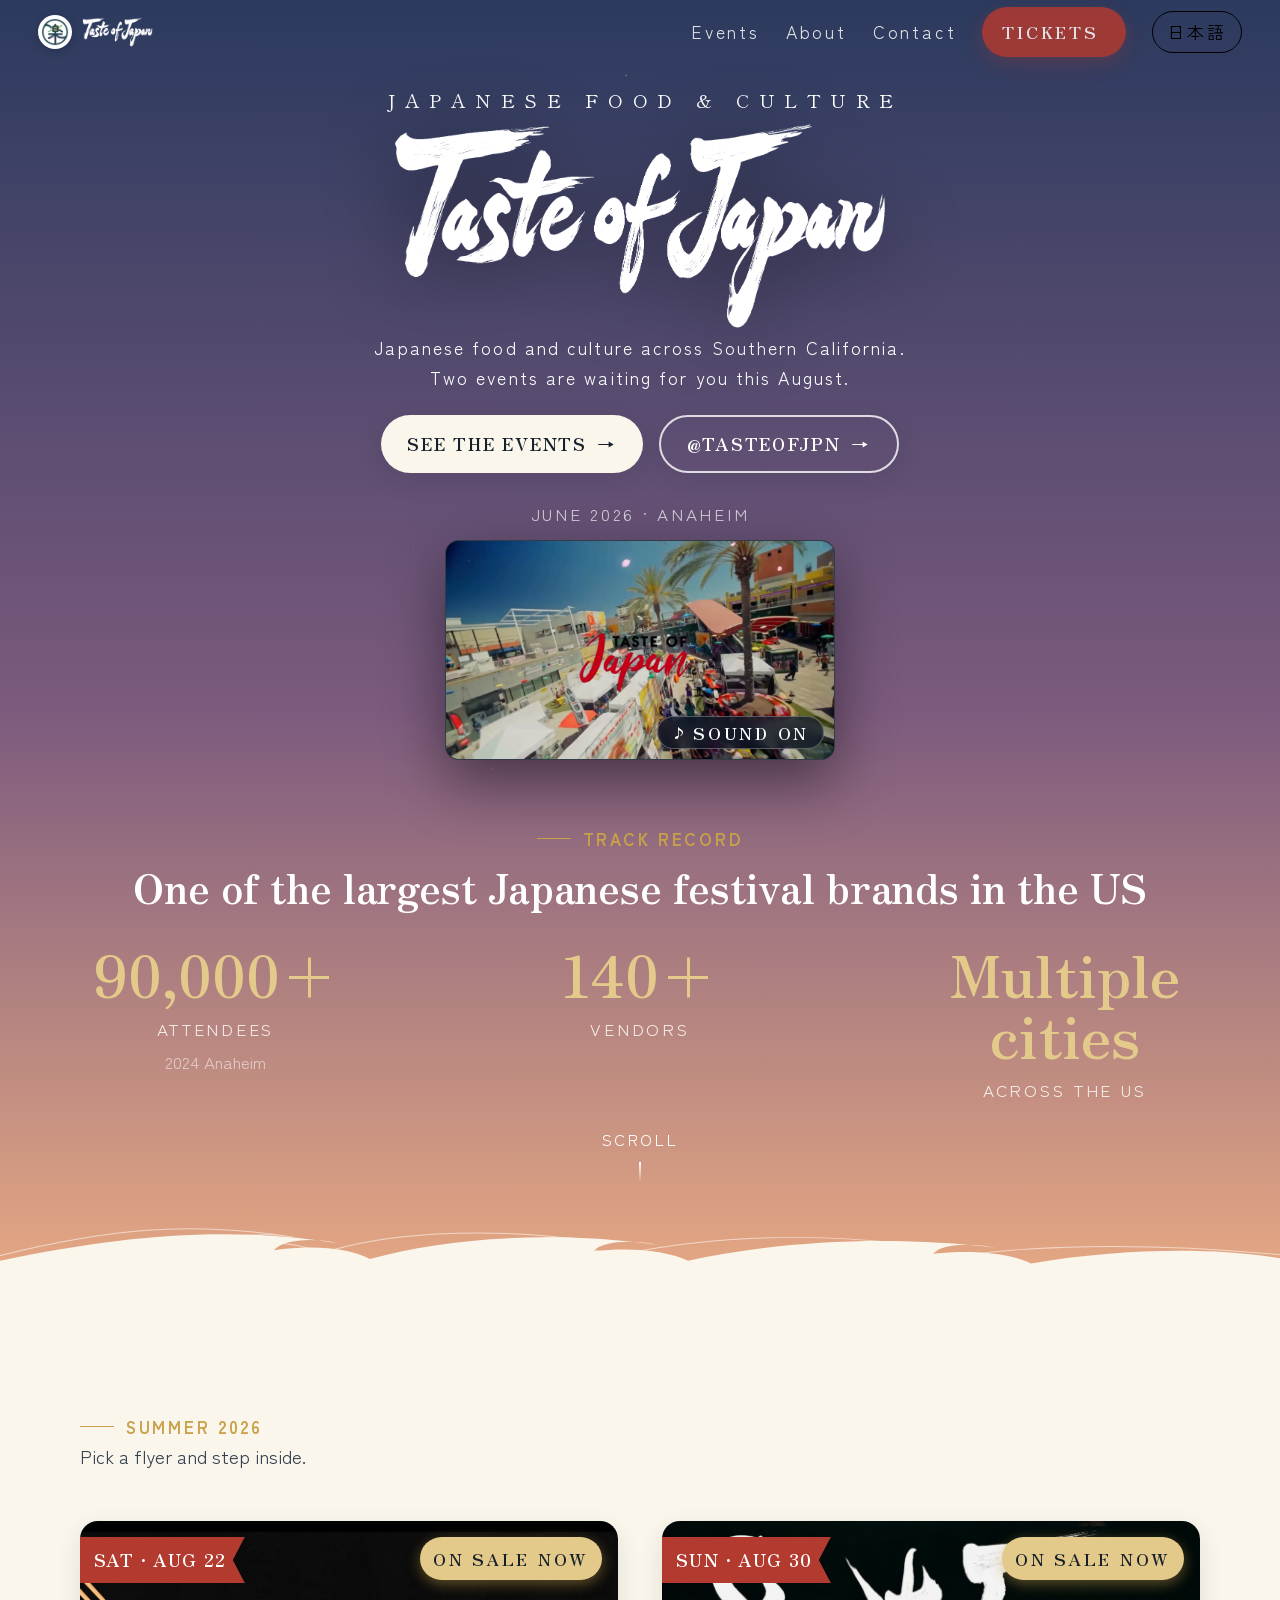
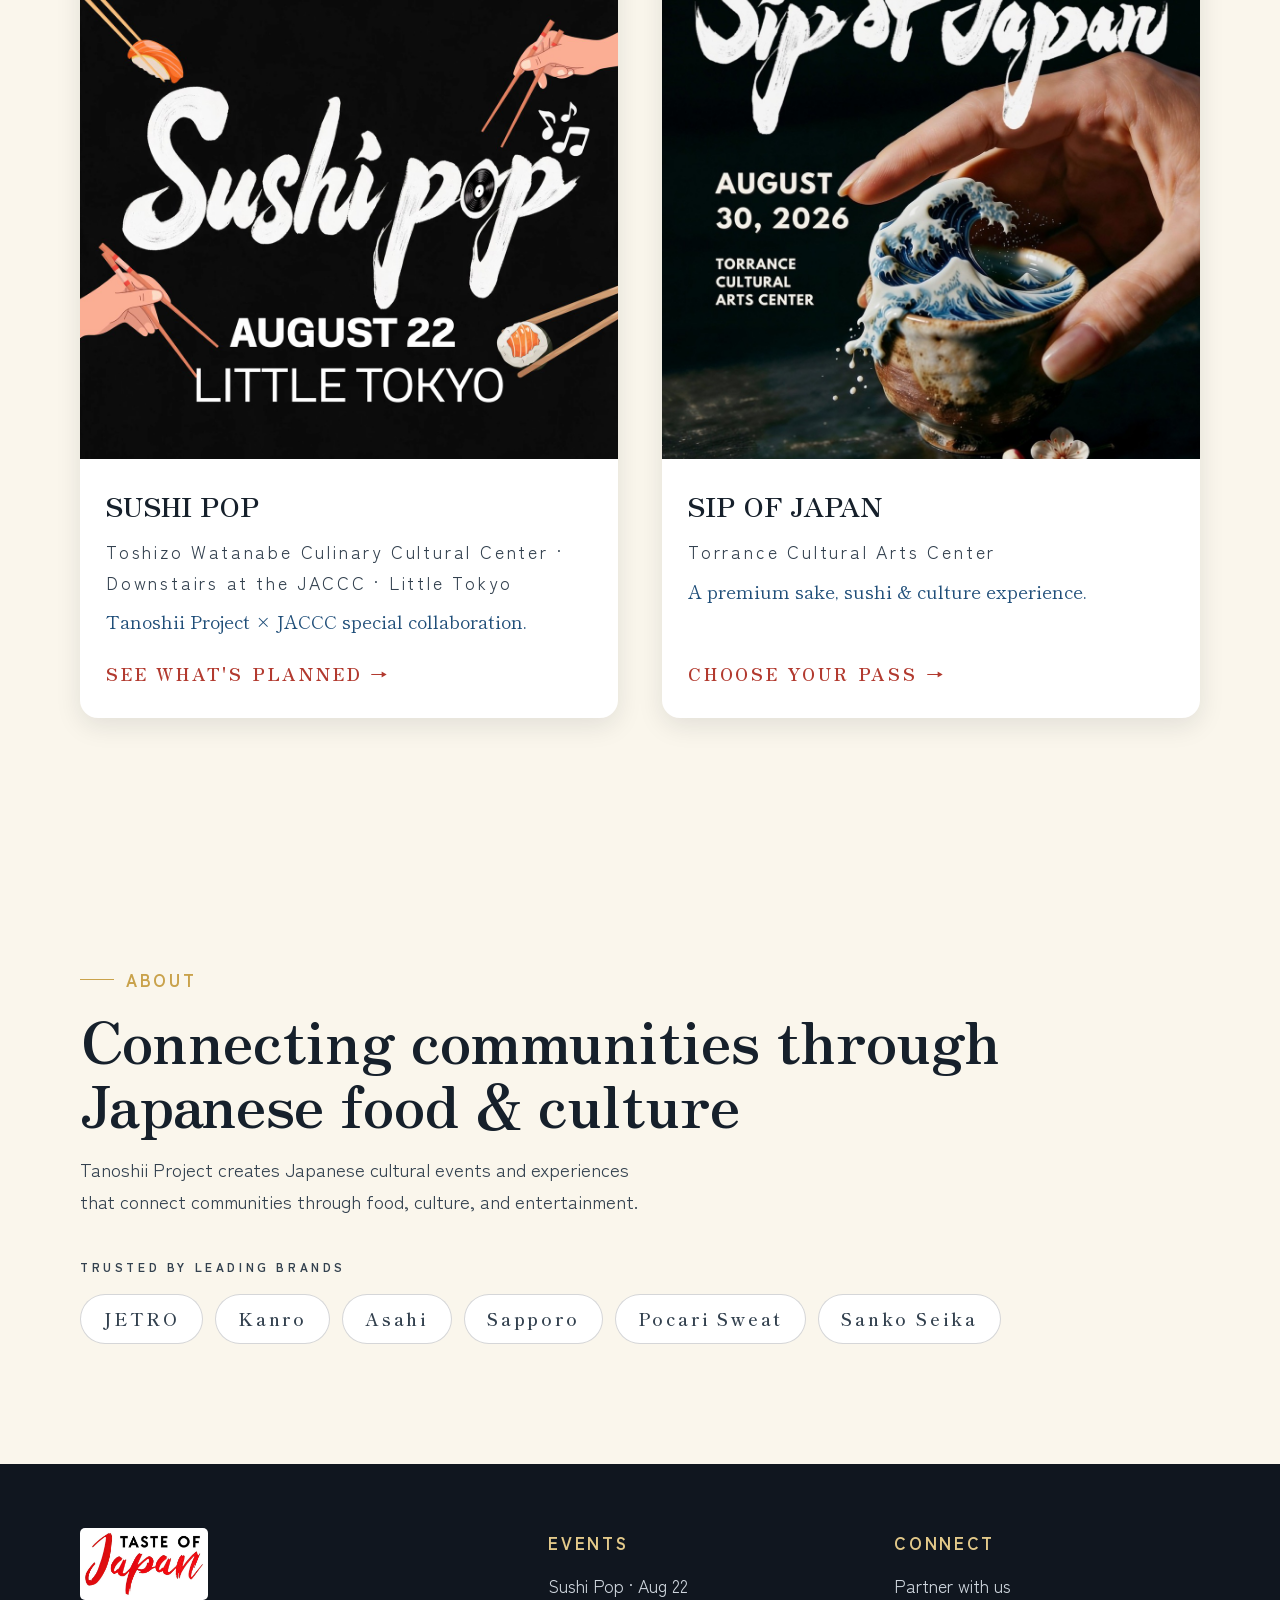
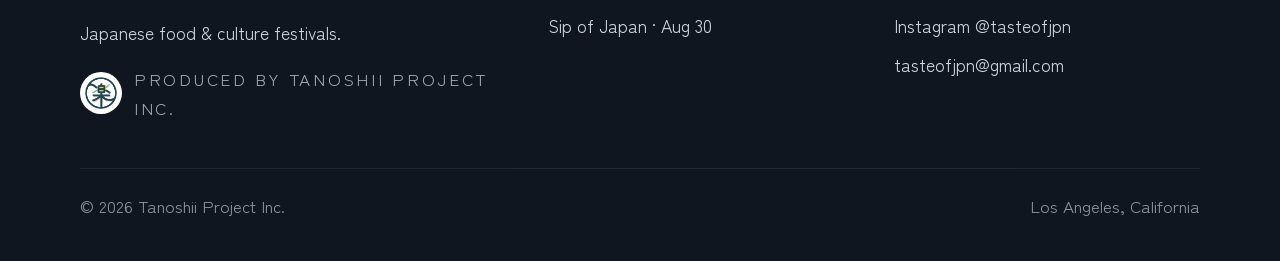
==== commit 2166ab02: "Update the Sushi Pop card to the revised artwork Same composition with the sushi pieces swapped arou" ====
--- a/index.html
+++ b/index.html
@@ -40,7 +40,7 @@
   "name": "Taste of Japan",
   "alternateName": "Taste of Japan Festival",
   "url": "https://www.tasteofjpn.com/",
-  "logo": "https://www.tasteofjpn.com/assets/img/logo-toj-official.jpg",
+  "logo": "https://www.tasteofjpn.com/assets/img/logo-toj-brush.jpg",
   "description": "Taste of Japan brings Japanese food and culture festivals to Southern California. Presented by Tanoshii Project Inc.",
   "sameAs": ["https://www.instagram.com/tasteofjpn/"],
   "parentOrganization": { "@type": "Organization", "name": "Tanoshii Project Inc." }
@@ -153,7 +153,7 @@
         <div class="flyer">
           <span class="date-ribbon">SAT · AUG 22</span>
           <span class="status-badge on-sale" data-ja="チケット販売中">On sale now</span>
-          <img src="assets/img/sushi-pop-card-logo.jpg" alt="Sushi Pop" loading="lazy">
+          <img src="assets/img/sushi-pop-card-v2.jpg" alt="Sushi Pop" loading="lazy">
         </div>
         <div class="meta">
           <h3>SUSHI POP</h3>
@@ -208,7 +208,7 @@
   <div class="container">
     <div class="footer-grid">
       <div>
-        <img class="footer-logo" src="assets/img/logo-toj-official.jpg" alt="Taste of Japan">
+        <img class="footer-logo" src="assets/img/logo-toj-brush.jpg" alt="Taste of Japan">
         <p data-ja="日本の食と文化の祭典。">Japanese food &amp; culture festivals.</p>
         <div class="footer-producer">
           <img src="assets/img/tanoshii-mark.png" alt="Tanoshii Project">
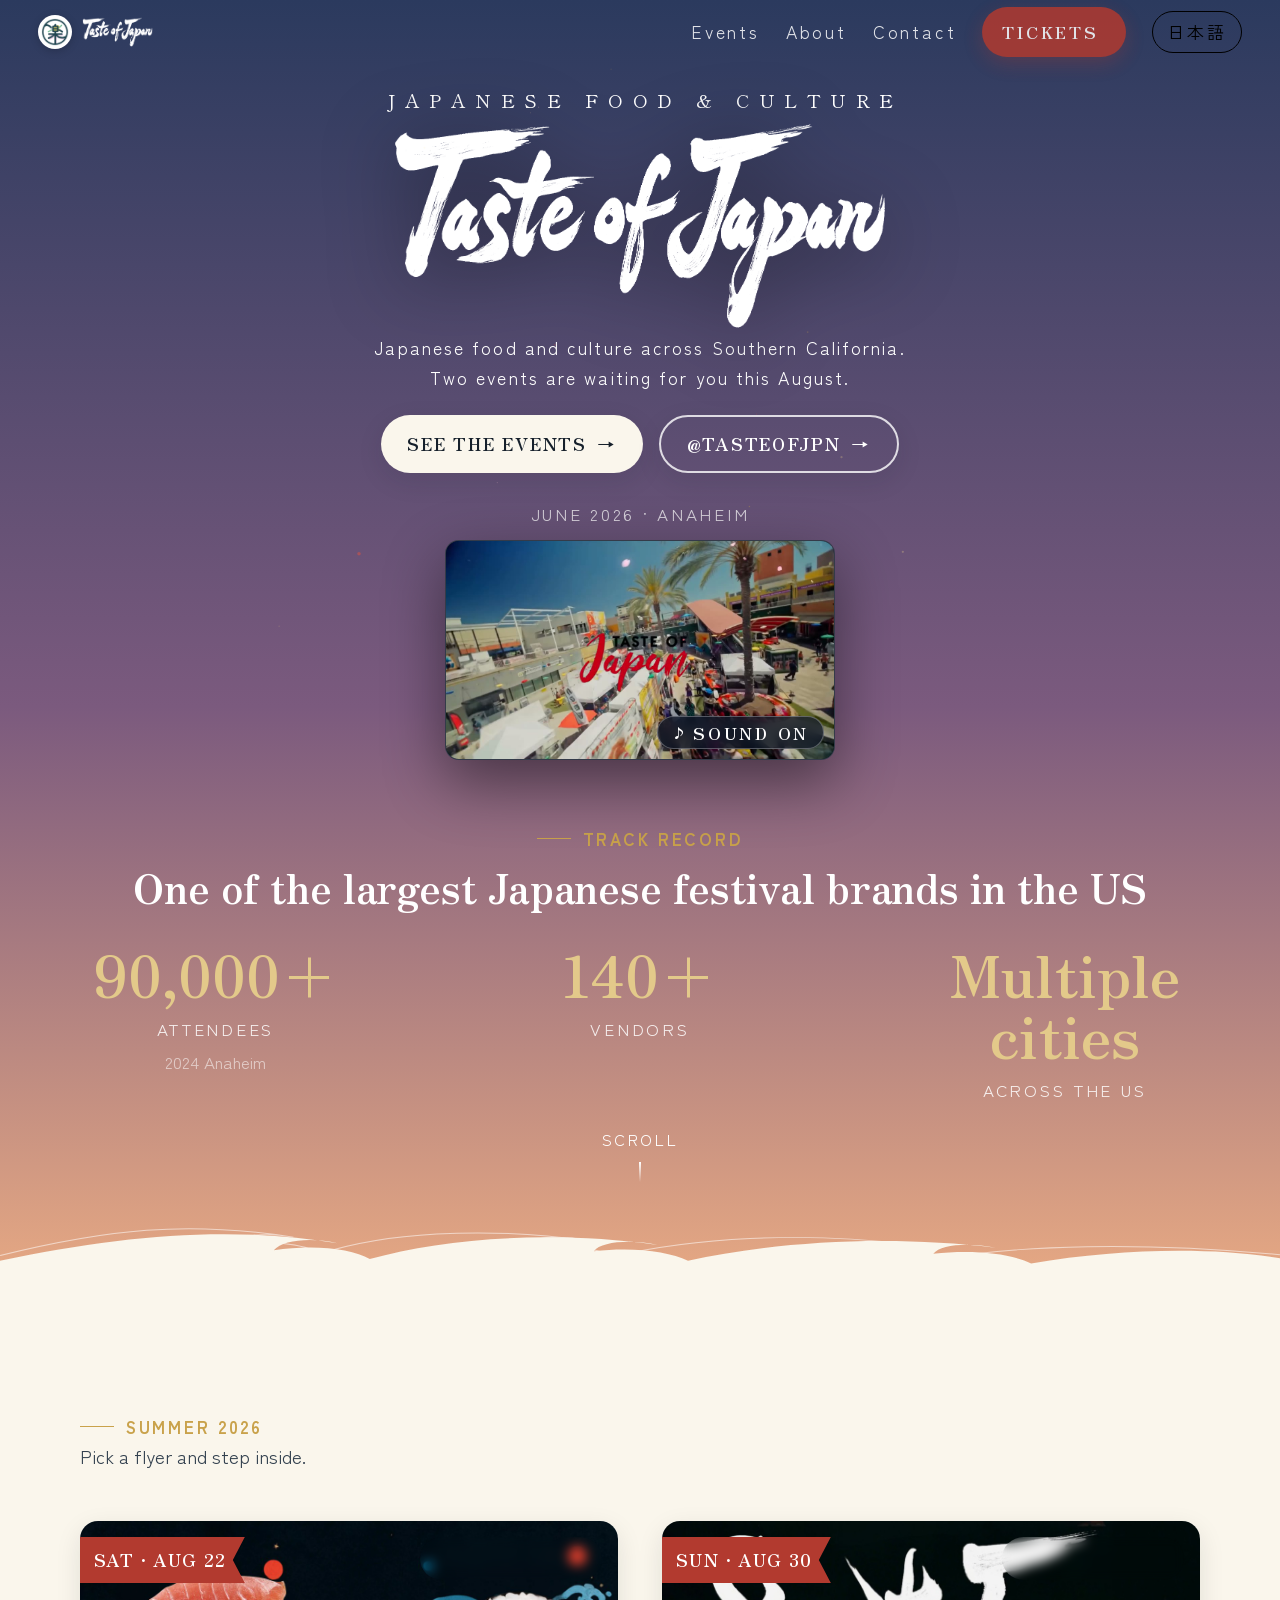
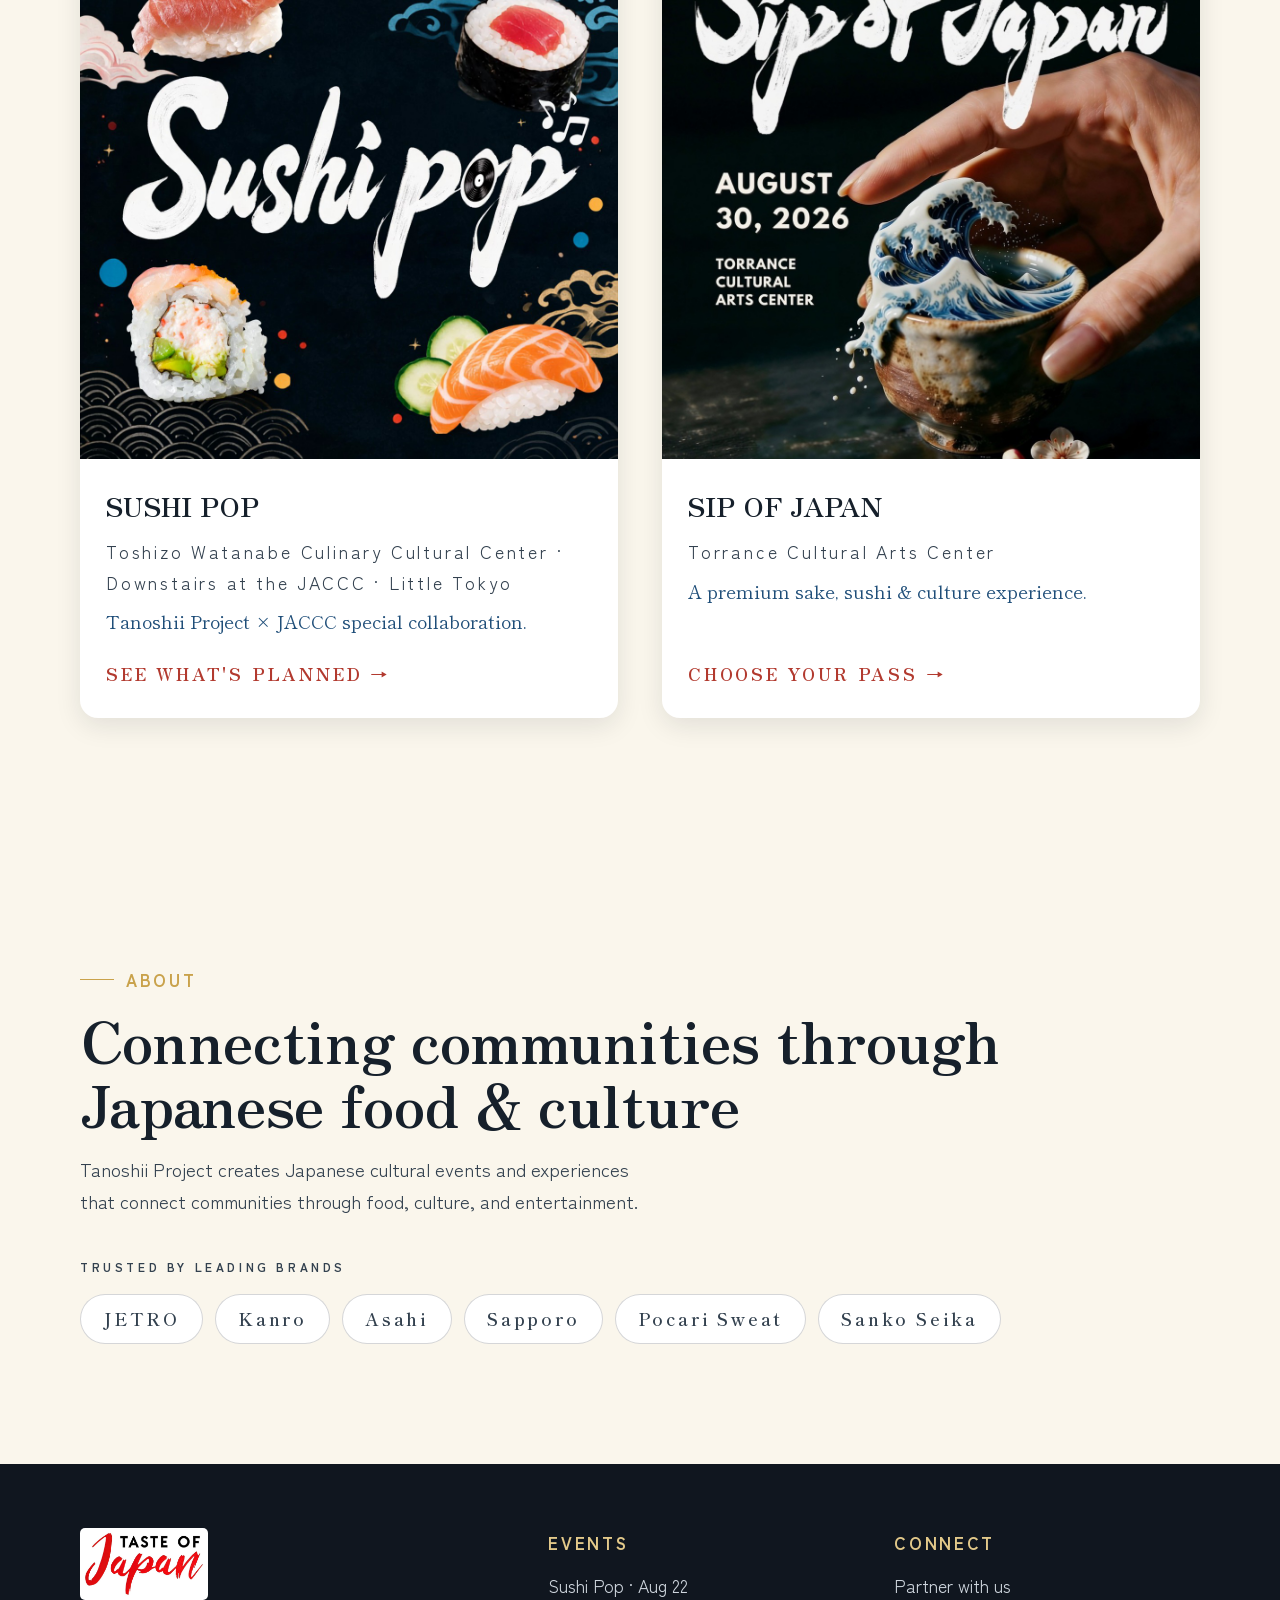
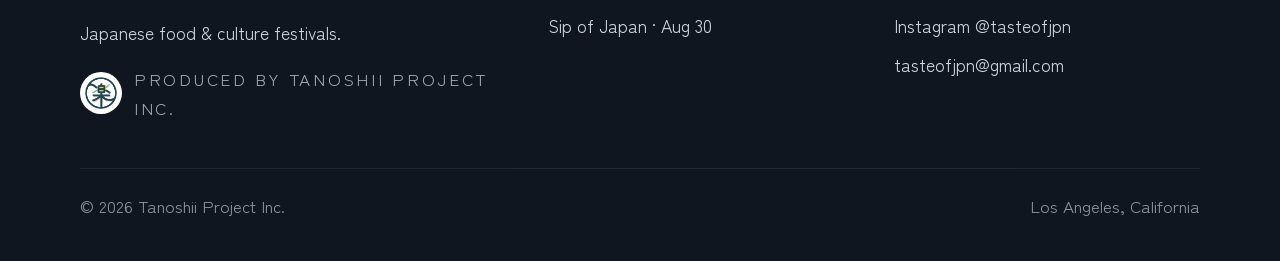
==== commit 65020e16: "Switch the Sushi Pop card to the photographic version Monica picked it after seeing both in the real" ====
--- a/index.html
+++ b/index.html
@@ -153,7 +153,7 @@
         <div class="flyer">
           <span class="date-ribbon">SAT · AUG 22</span>
           <span class="status-badge on-sale" data-ja="チケット販売中">On sale now</span>
-          <img src="assets/img/sushi-pop-card-v2.jpg" alt="Sushi Pop" loading="lazy">
+          <img src="assets/img/sushi-pop-card-v3.jpg" alt="Sushi Pop" loading="lazy">
         </div>
         <div class="meta">
           <h3>SUSHI POP</h3>
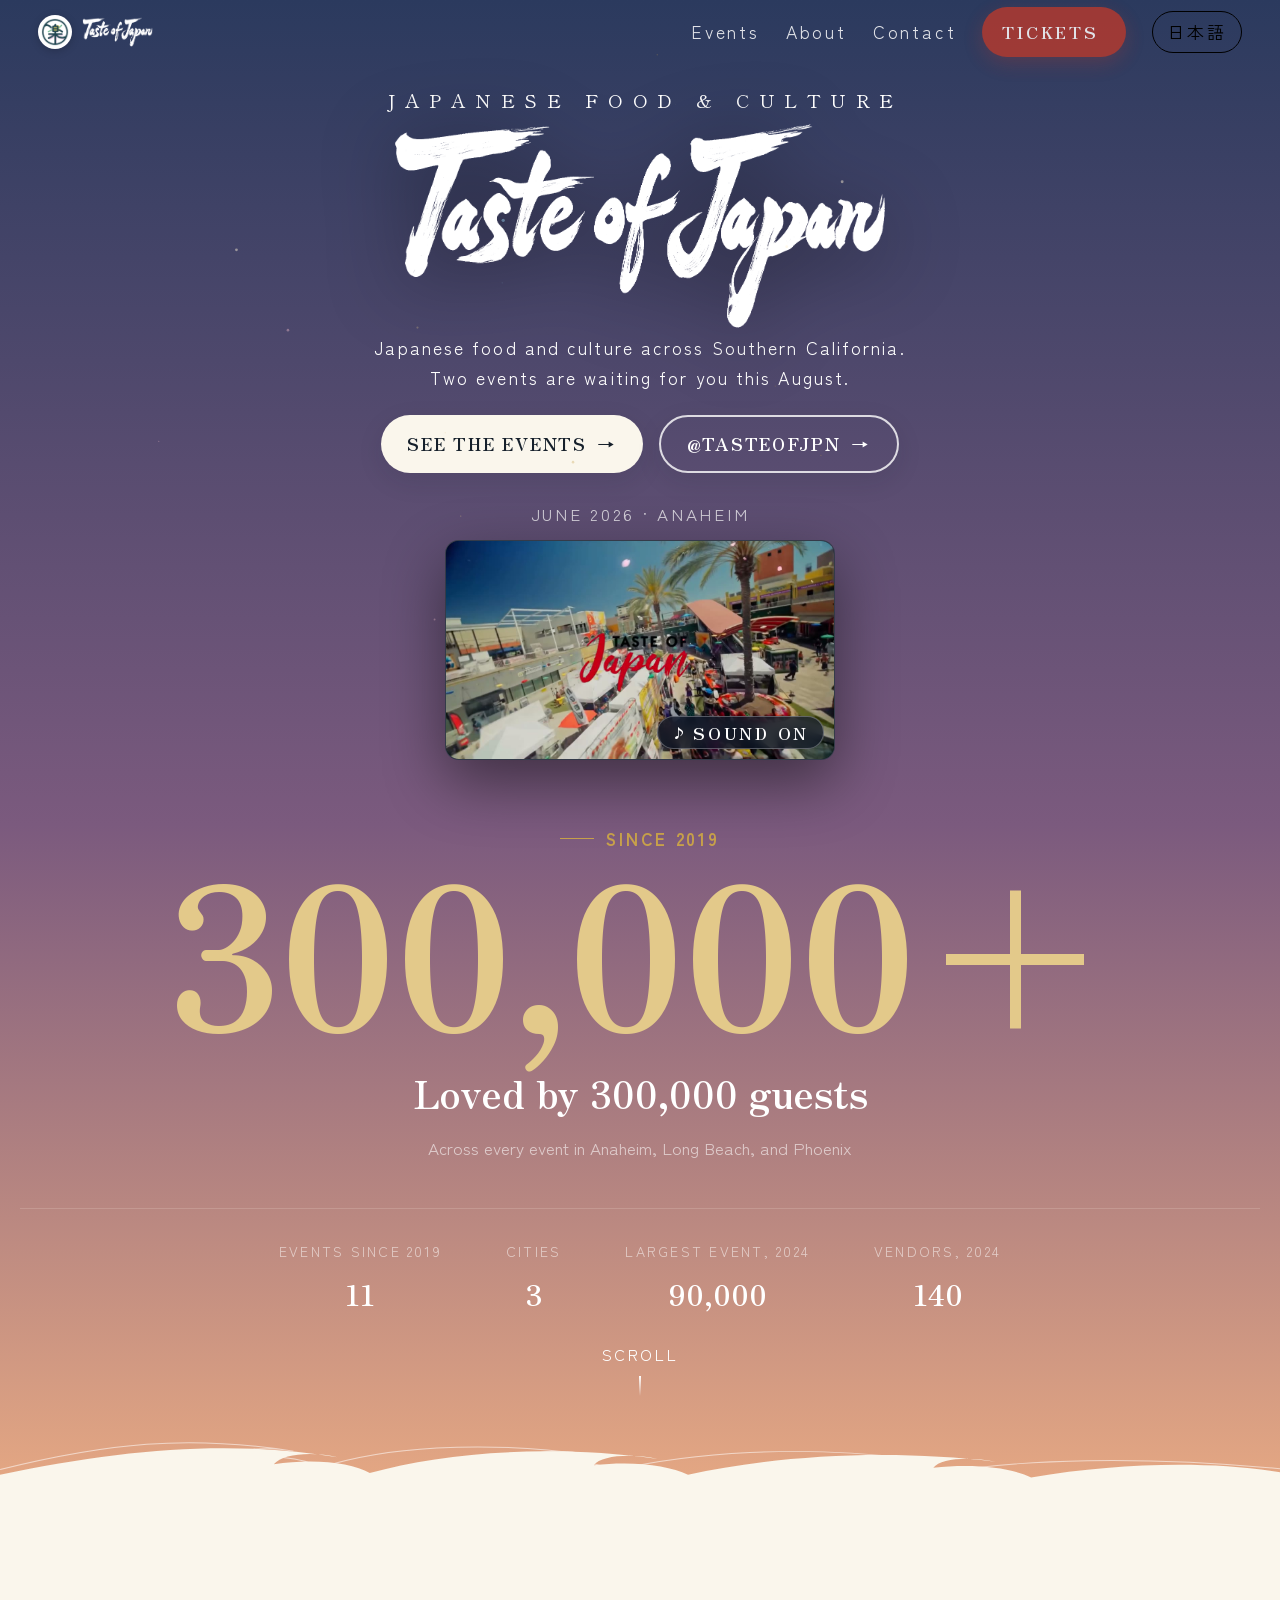
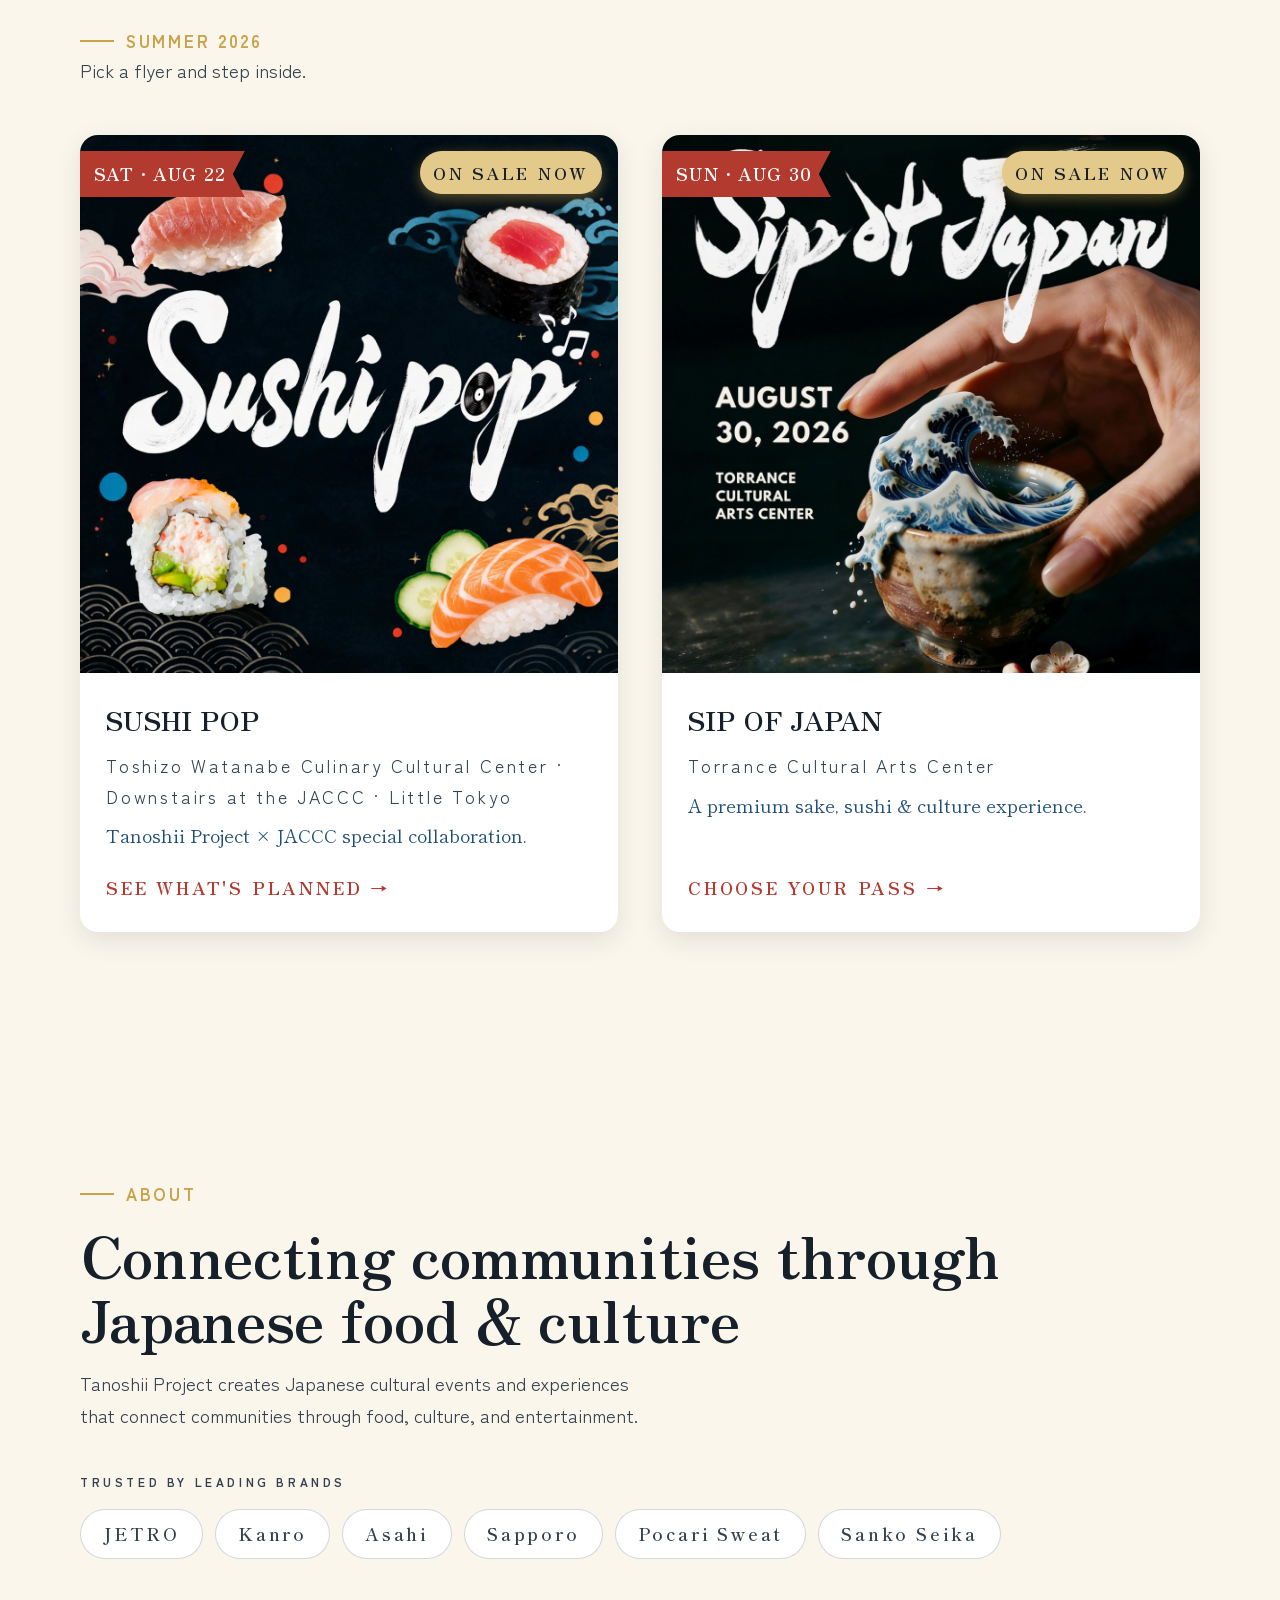
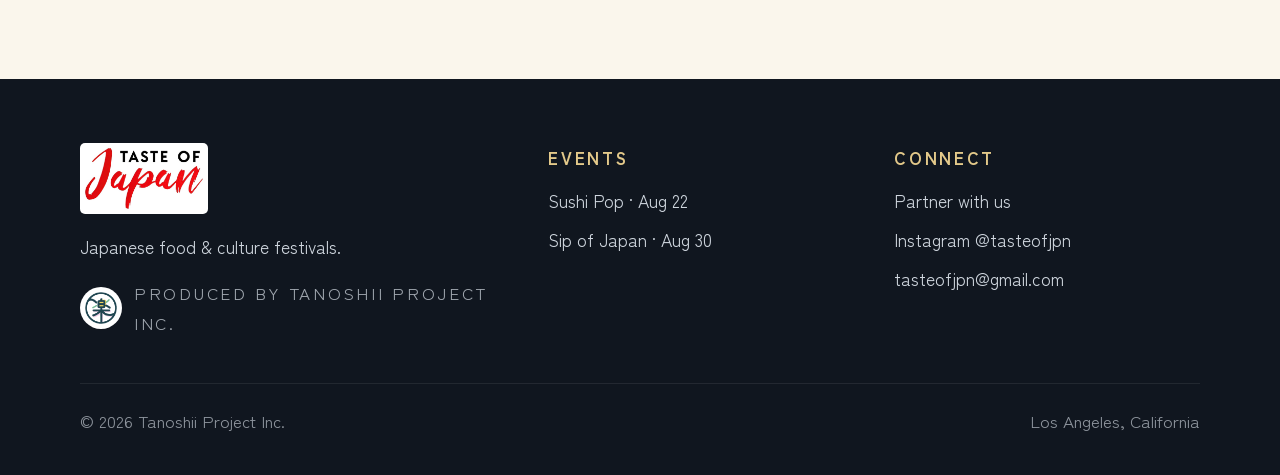
==== commit 38b56350: "Lead with the number that actually means something The track record showed 90,000 from the 2024 Anah" ====
--- a/index.html
+++ b/index.html
@@ -28,7 +28,7 @@
 <link rel="preconnect" href="https://fonts.googleapis.com">
 <link rel="preconnect" href="https://fonts.gstatic.com" crossorigin>
 <link href="https://fonts.googleapis.com/css2?family=Zen+Antique&family=Zen+Old+Mincho:wght@700;900&family=Cormorant+Garamond:ital,wght@0,500;0,600;1,500&family=Permanent+Marker&family=Shippori+Mincho:wght@500;700&family=Zen+Kaku+Gothic+New:wght@400;500;700&display=swap" rel="stylesheet">
-<link rel="stylesheet" href="css/site.css?v=00a4ac65">
+<link rel="stylesheet" href="css/site.css?v=896a099f">
 <link rel="alternate" hreflang="en" href="https://www.tasteofjpn.com/">
 <link rel="alternate" hreflang="ja" href="https://www.tasteofjpn.com/?lang=ja">
 <link rel="alternate" hreflang="x-default" href="https://www.tasteofjpn.com/">
@@ -114,21 +114,29 @@
     </div>
 
     <div class="hero-track-record reveal" data-delay="3" style="margin-top: 56px;">
-      <p class="eyebrow" style="justify-content: center;" data-ja="実績">Track record</p>
-      <h2 class="section-title" data-delay="1" data-ja="全米有数の日本文化フェスティバルブランド" style="font-size: clamp(26px, 3.6vw, 40px); margin: 12px 0 0;">One of the largest Japanese festival brands in the US</h2>
-      <div class="stat-grid" style="margin-top: 34px;">
-        <div>
-          <div class="stat-num">90,000+</div>
-          <div class="stat-label" data-ja="来場者数">Attendees</div>
-          <div class="stat-note">2024 Anaheim</div>
-        </div>
-        <div>
-          <div class="stat-num">140+</div>
-          <div class="stat-label" data-ja="出店社数">Vendors</div>
-        </div>
-        <div>
-          <div class="stat-num" data-ja="複数都市">Multiple cities</div>
-          <div class="stat-label" data-ja="全米主要都市で開催">Across the US</div>
+      <!-- TOTAL_GUESTS: 306,500 confirmed (2019-2024 = 196,500 from the Anaheim
+           deck, plus 2025 spring 50,000, 2025 Winter Wonderland 20,000, and
+           June 2026 40,000). Rounded down to 300,000+ on purpose. -->
+      <p class="eyebrow" style="justify-content: center;" data-ja="2019年から">Since 2019</p>
+      <div class="loved-num">300,000+</div>
+      <h2 class="loved-head" data-ja="のべ30万人の皆様に愛されてきました">Loved by 300,000 guests</h2>
+      <p class="loved-sub" data-ja="アナハイム・ロングビーチ・フェニックスでの全イベント合計">Across every event in Anaheim, Long Beach, and Phoenix</p>
+      <div class="loved-proof">
+        <div>
+          <div class="y" data-ja="開催イベント数">Events since 2019</div>
+          <div class="n">11</div>
+        </div>
+        <div>
+          <div class="y" data-ja="開催都市">Cities</div>
+          <div class="n">3</div>
+        </div>
+        <div>
+          <div class="y" data-ja="最多動員（2024年）">Largest event, 2024</div>
+          <div class="n">90,000</div>
+        </div>
+        <div>
+          <div class="y" data-ja="出店社数（2024年）">Vendors, 2024</div>
+          <div class="n">140</div>
         </div>
       </div>
     </div>
--- a/css/site.css
+++ b/css/site.css
@@ -604,3 +604,23 @@
   border-radius: 5px; margin-bottom: 18px;
 }
 @media (max-width: 640px) { .footer-logo { width: 112px; } }
+
+/* Loved-by band. The cumulative guest count is the loudest fact we own,
+   so it gets to be the biggest thing on the page. The year row underneath
+   is what makes the big number believable. */
+.loved-num {
+  font-family: var(--font-num); font-weight: 900; color: var(--gold-soft);
+  font-size: clamp(56px, 16vw, 200px); line-height: .92; letter-spacing: -0.015em;
+}
+.loved-head {
+  font-family: var(--font-display); font-weight: 400;
+  font-size: clamp(23px, 3.2vw, 38px); line-height: 1.35; margin: 30px 0 0;
+}
+.loved-sub { font-size: 17px; opacity: .58; margin-top: 14px; }
+.loved-proof {
+  display: flex; justify-content: center; flex-wrap: wrap;
+  gap: clamp(22px, 5vw, 66px); margin-top: 46px; padding-top: 30px;
+  border-top: 1px solid rgba(250, 246, 236, .16);
+}
+.loved-proof .y { font-size: 14px; letter-spacing: .16em; text-transform: uppercase; opacity: .55; }
+.loved-proof .n { font-family: var(--font-num); font-weight: 900; font-size: clamp(21px, 2.6vw, 29px); margin-top: 6px; }
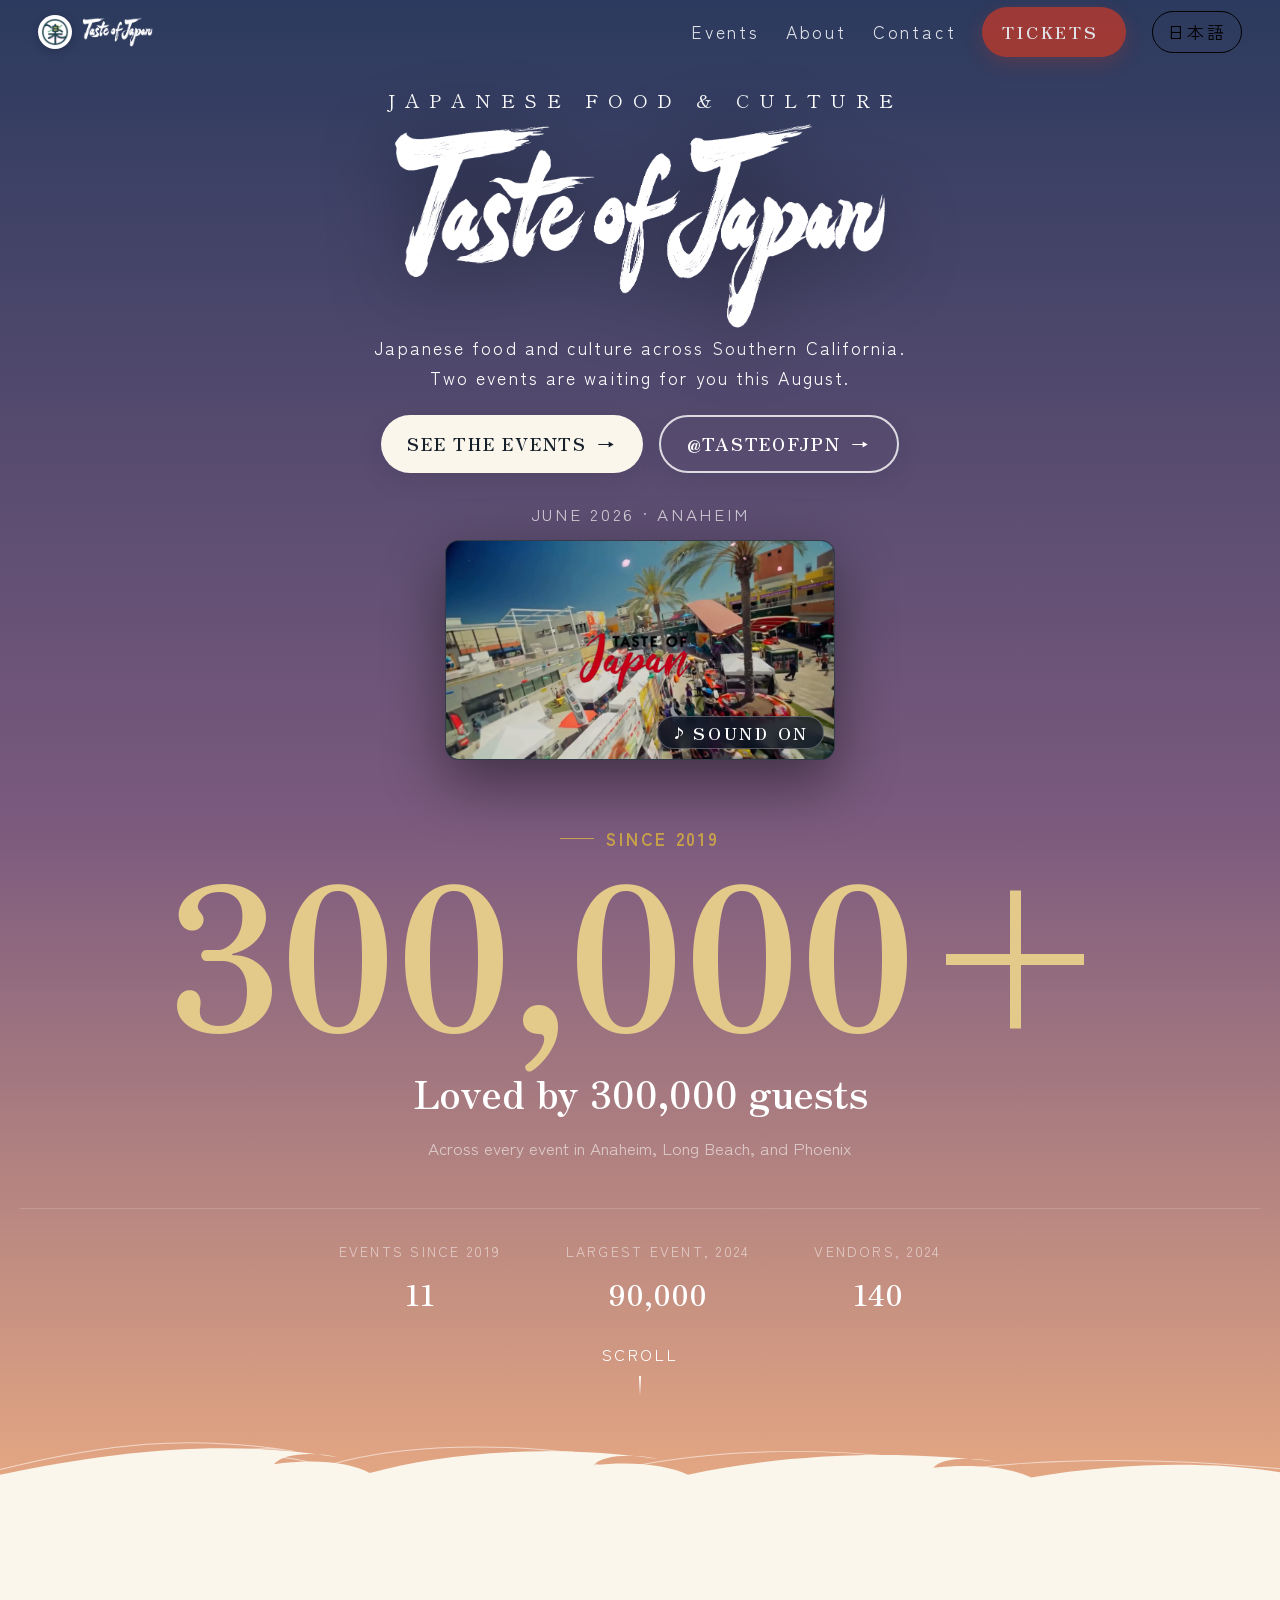
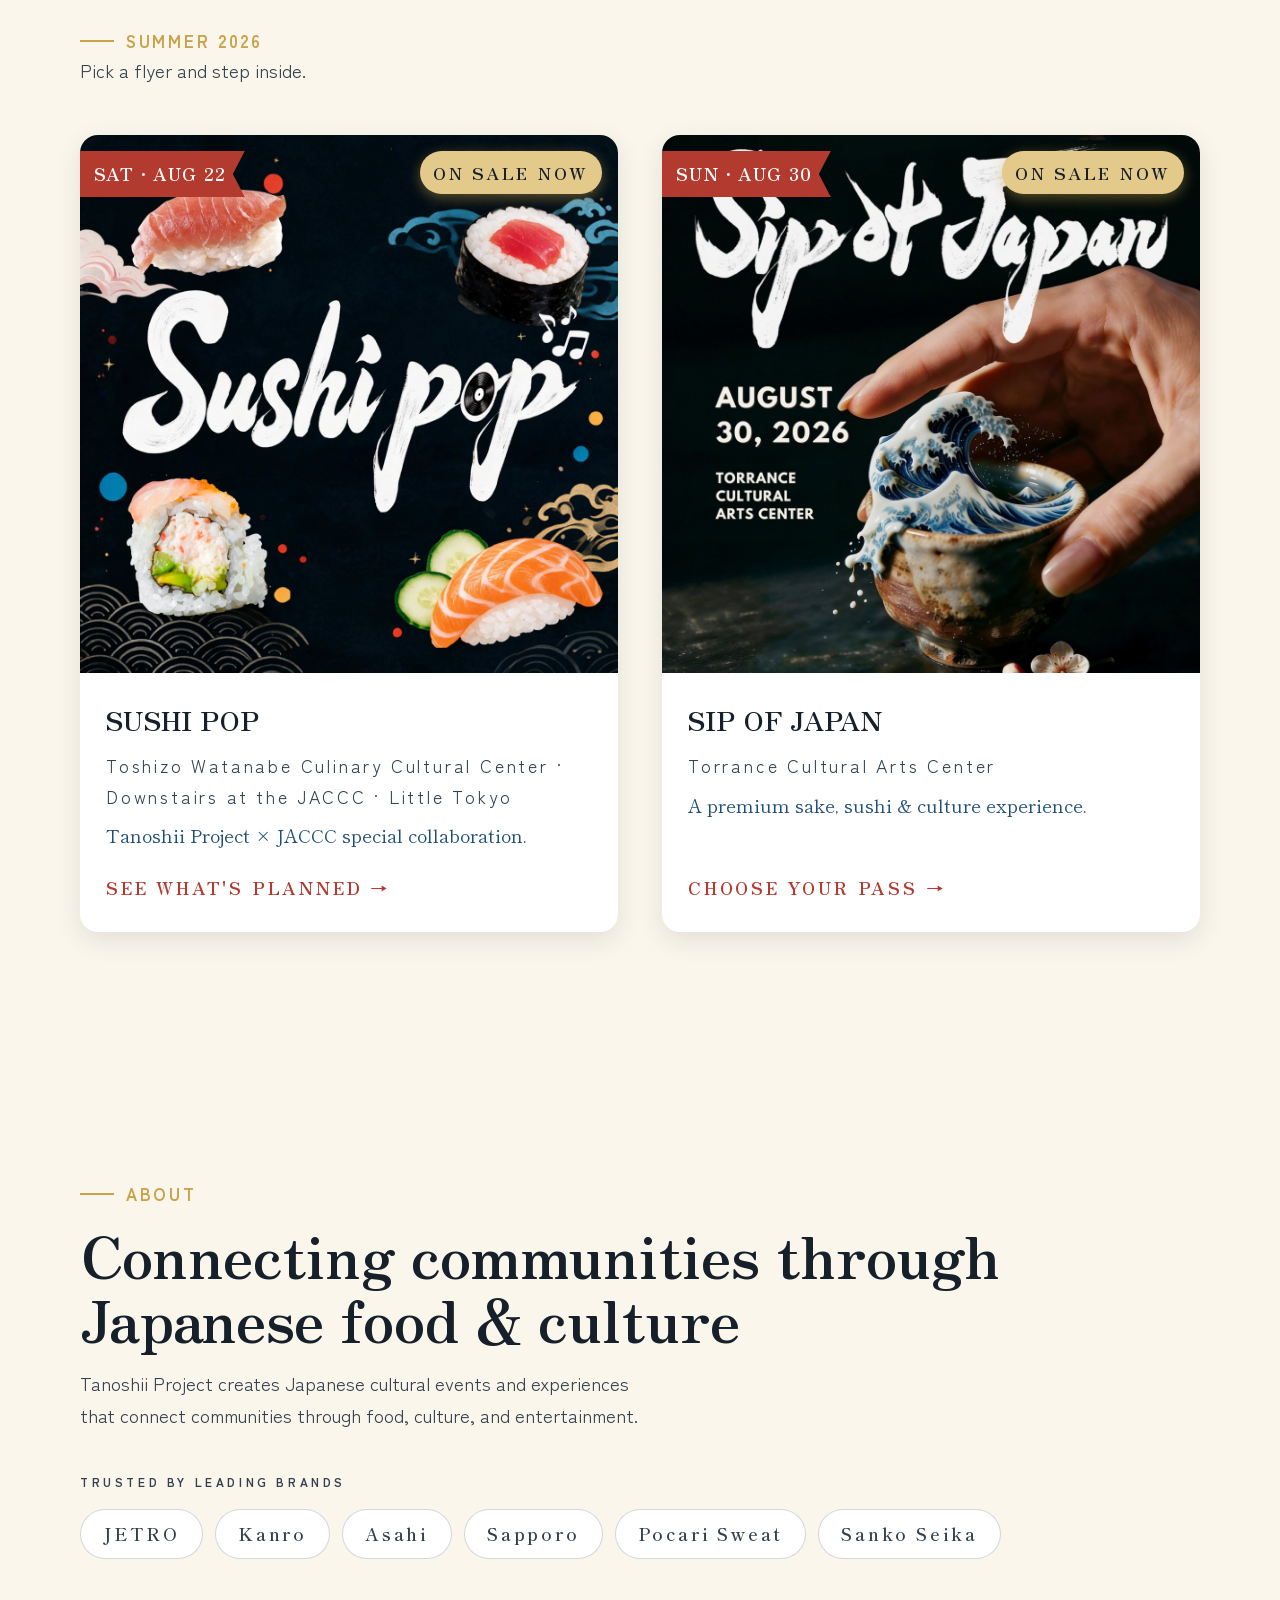
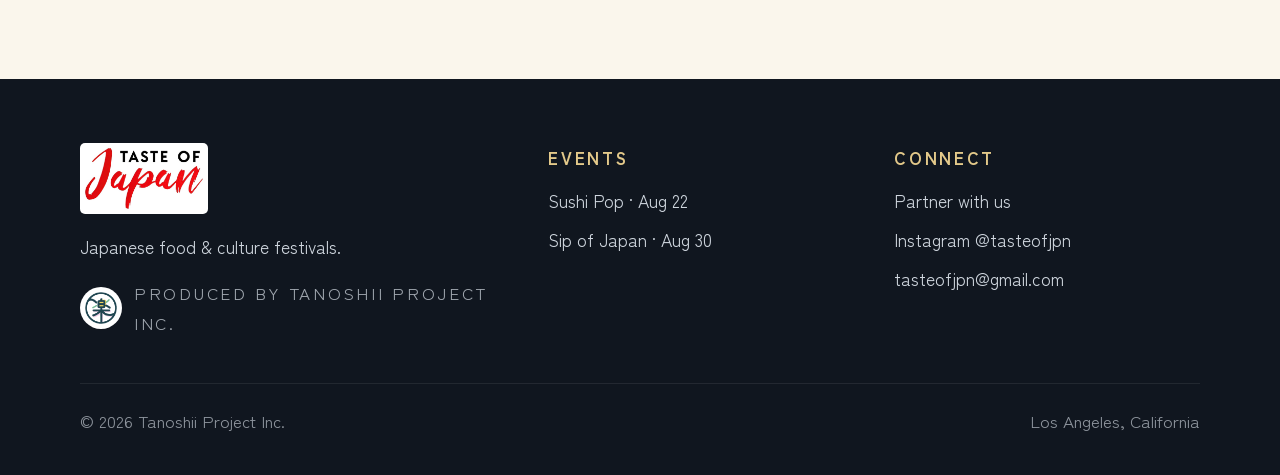
==== commit f776e9ef: "Drop the cities count from the track record Three cities next to 300,000 guests and 90,000 at one ev" ====
--- a/index.html
+++ b/index.html
@@ -127,10 +127,6 @@
           <div class="n">11</div>
         </div>
         <div>
-          <div class="y" data-ja="開催都市">Cities</div>
-          <div class="n">3</div>
-        </div>
-        <div>
           <div class="y" data-ja="最多動員（2024年）">Largest event, 2024</div>
           <div class="n">90,000</div>
         </div>
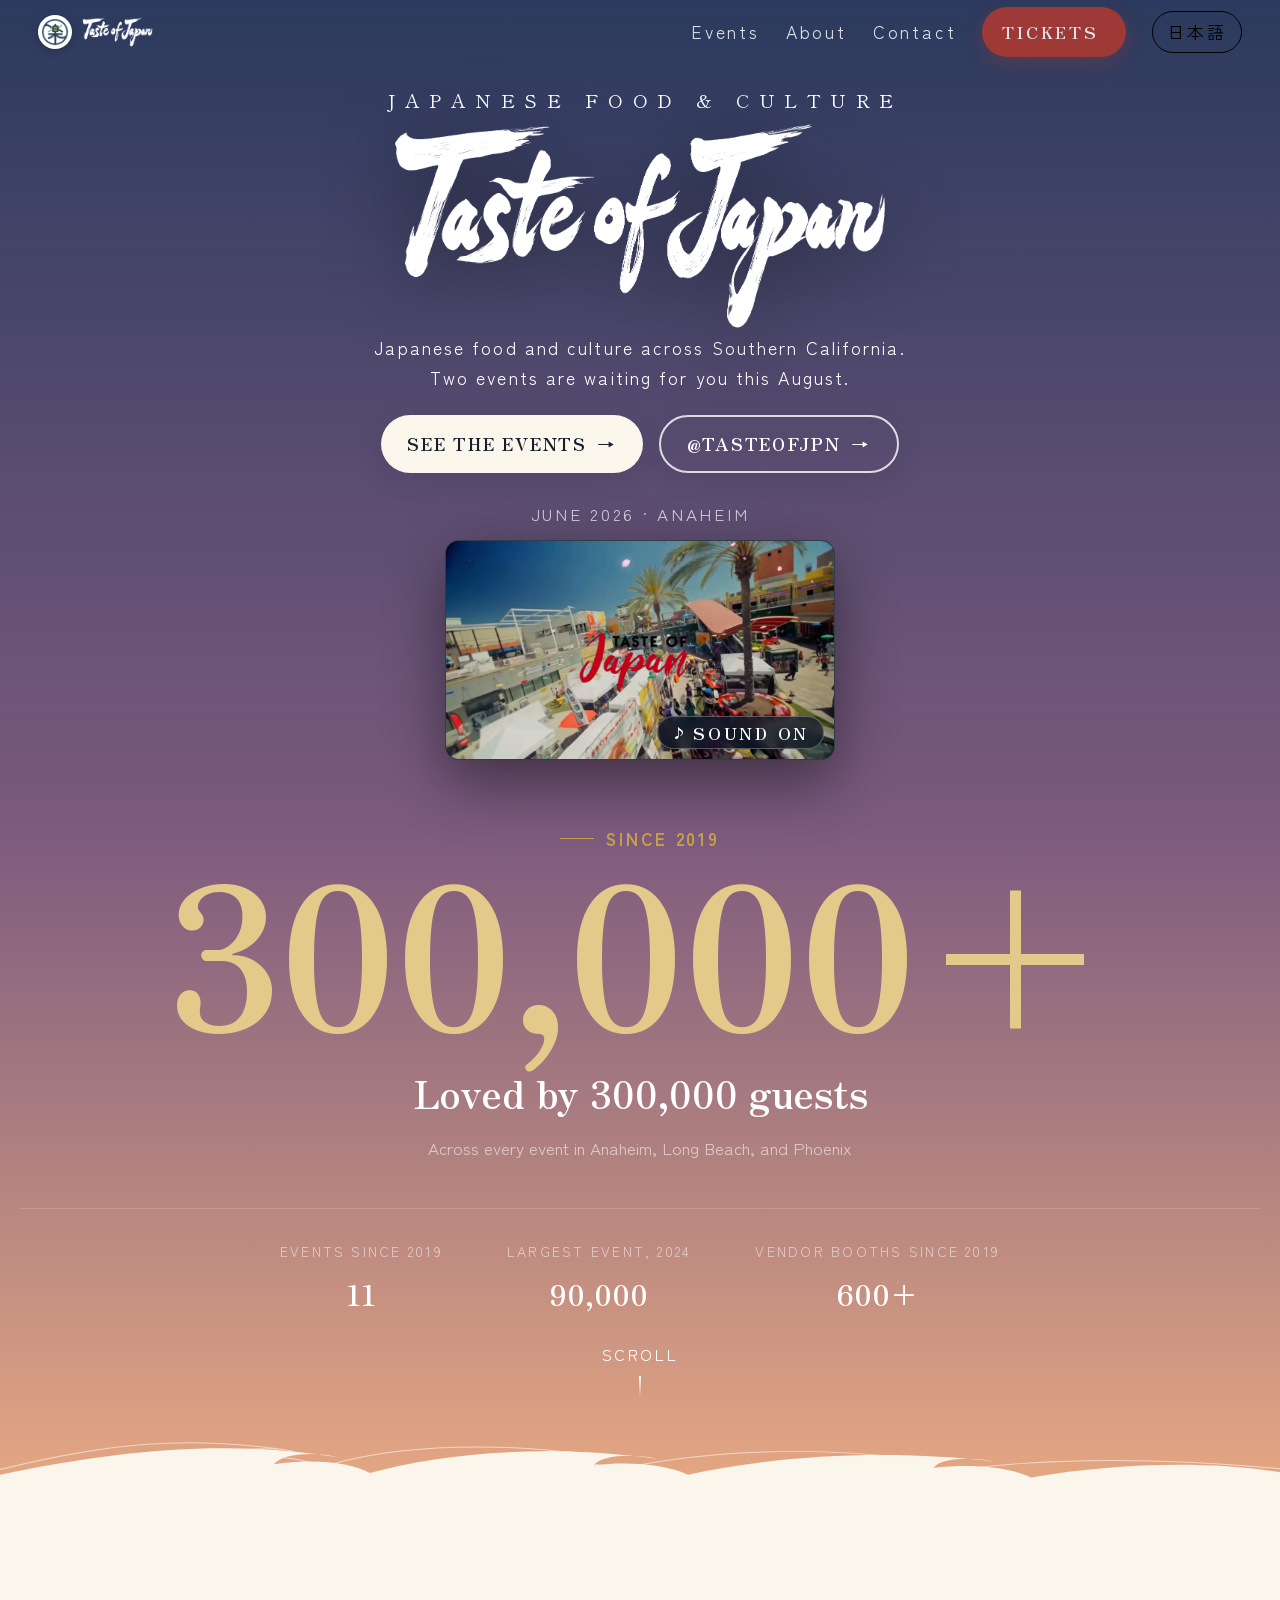
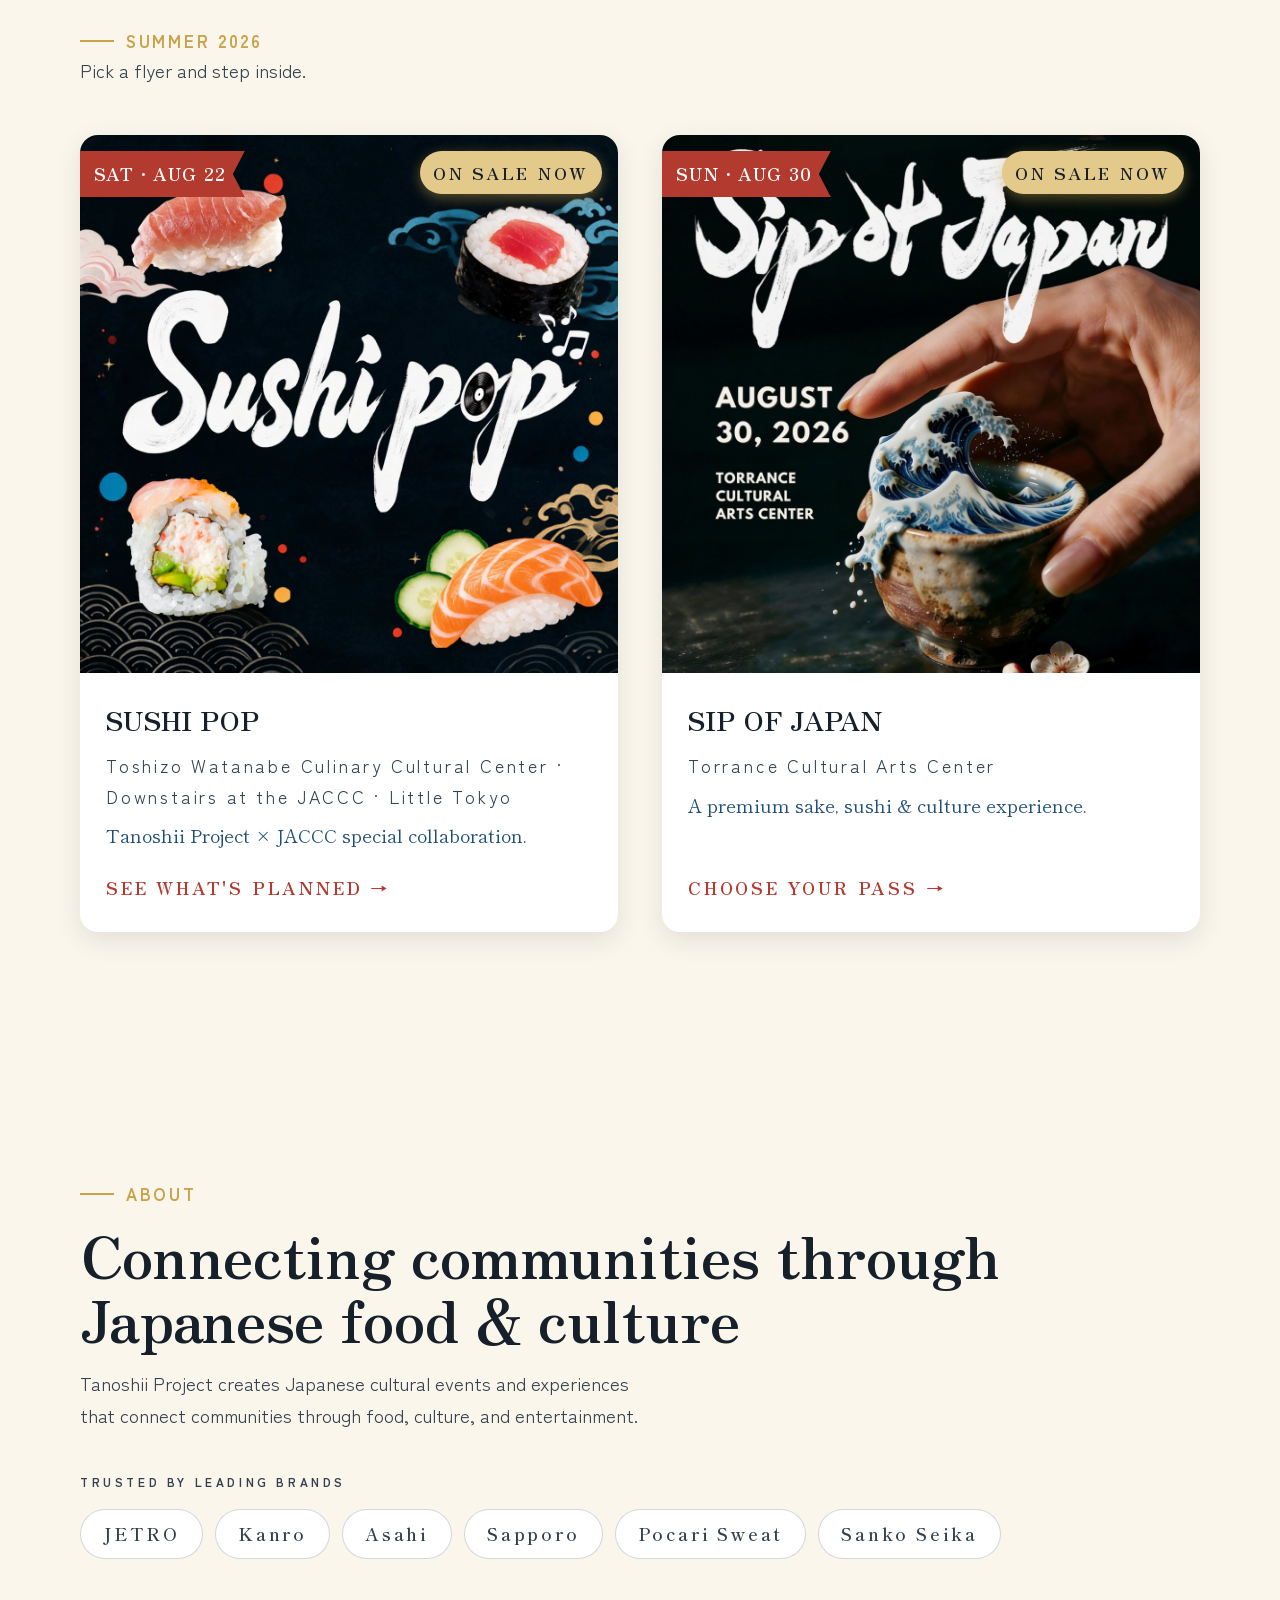
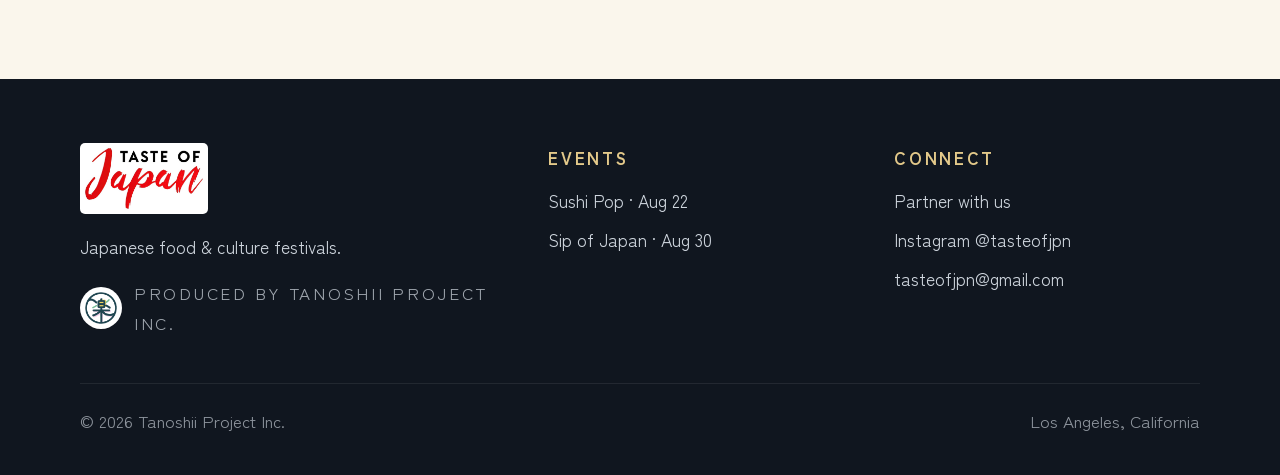
==== commit 5f27a02c: "Count vendor booths across every year, not just 2024 Guests were already cumulative, so a single-yea" ====
--- a/index.html
+++ b/index.html
@@ -131,8 +131,8 @@
           <div class="n">90,000</div>
         </div>
         <div>
-          <div class="y" data-ja="出店社数（2024年）">Vendors, 2024</div>
-          <div class="n">140</div>
+          <div class="y" data-ja="のべ出店数（2019年から）">Vendor booths since 2019</div>
+          <div class="n">600+</div>
         </div>
       </div>
     </div>
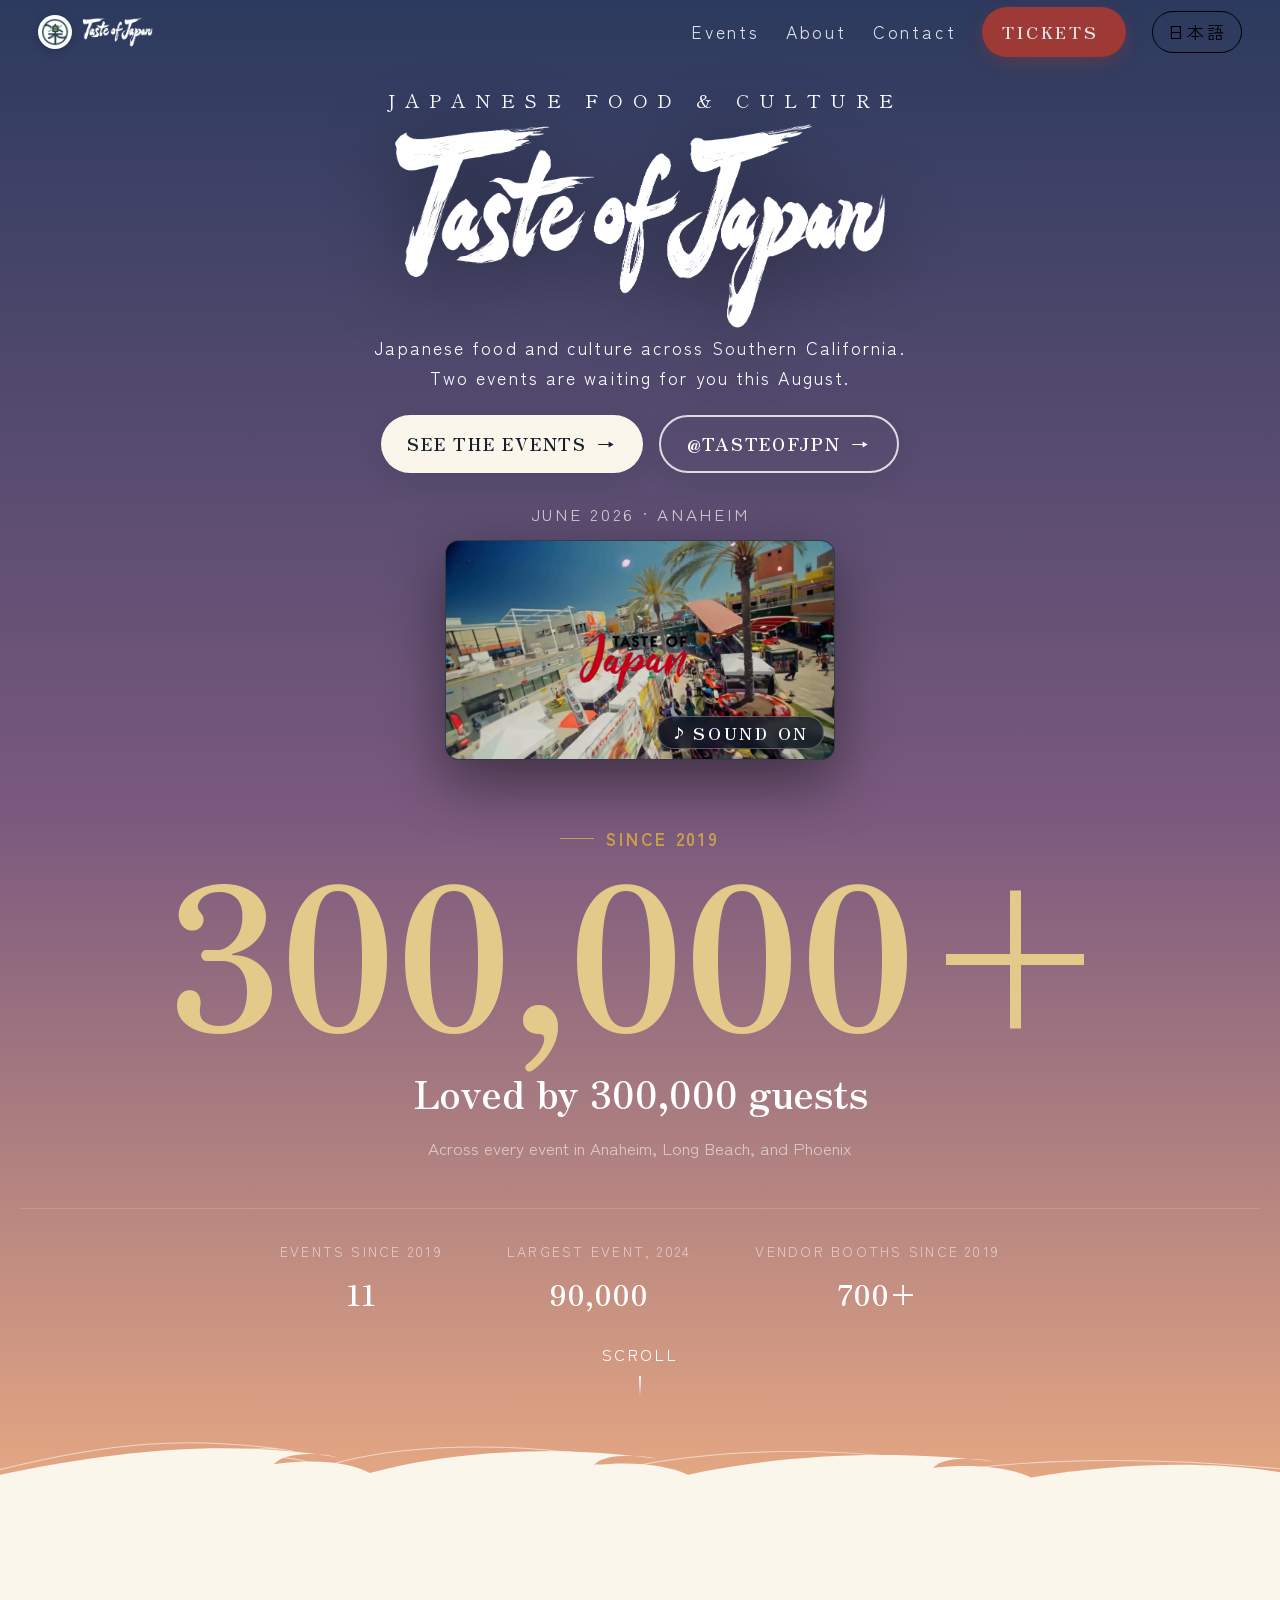
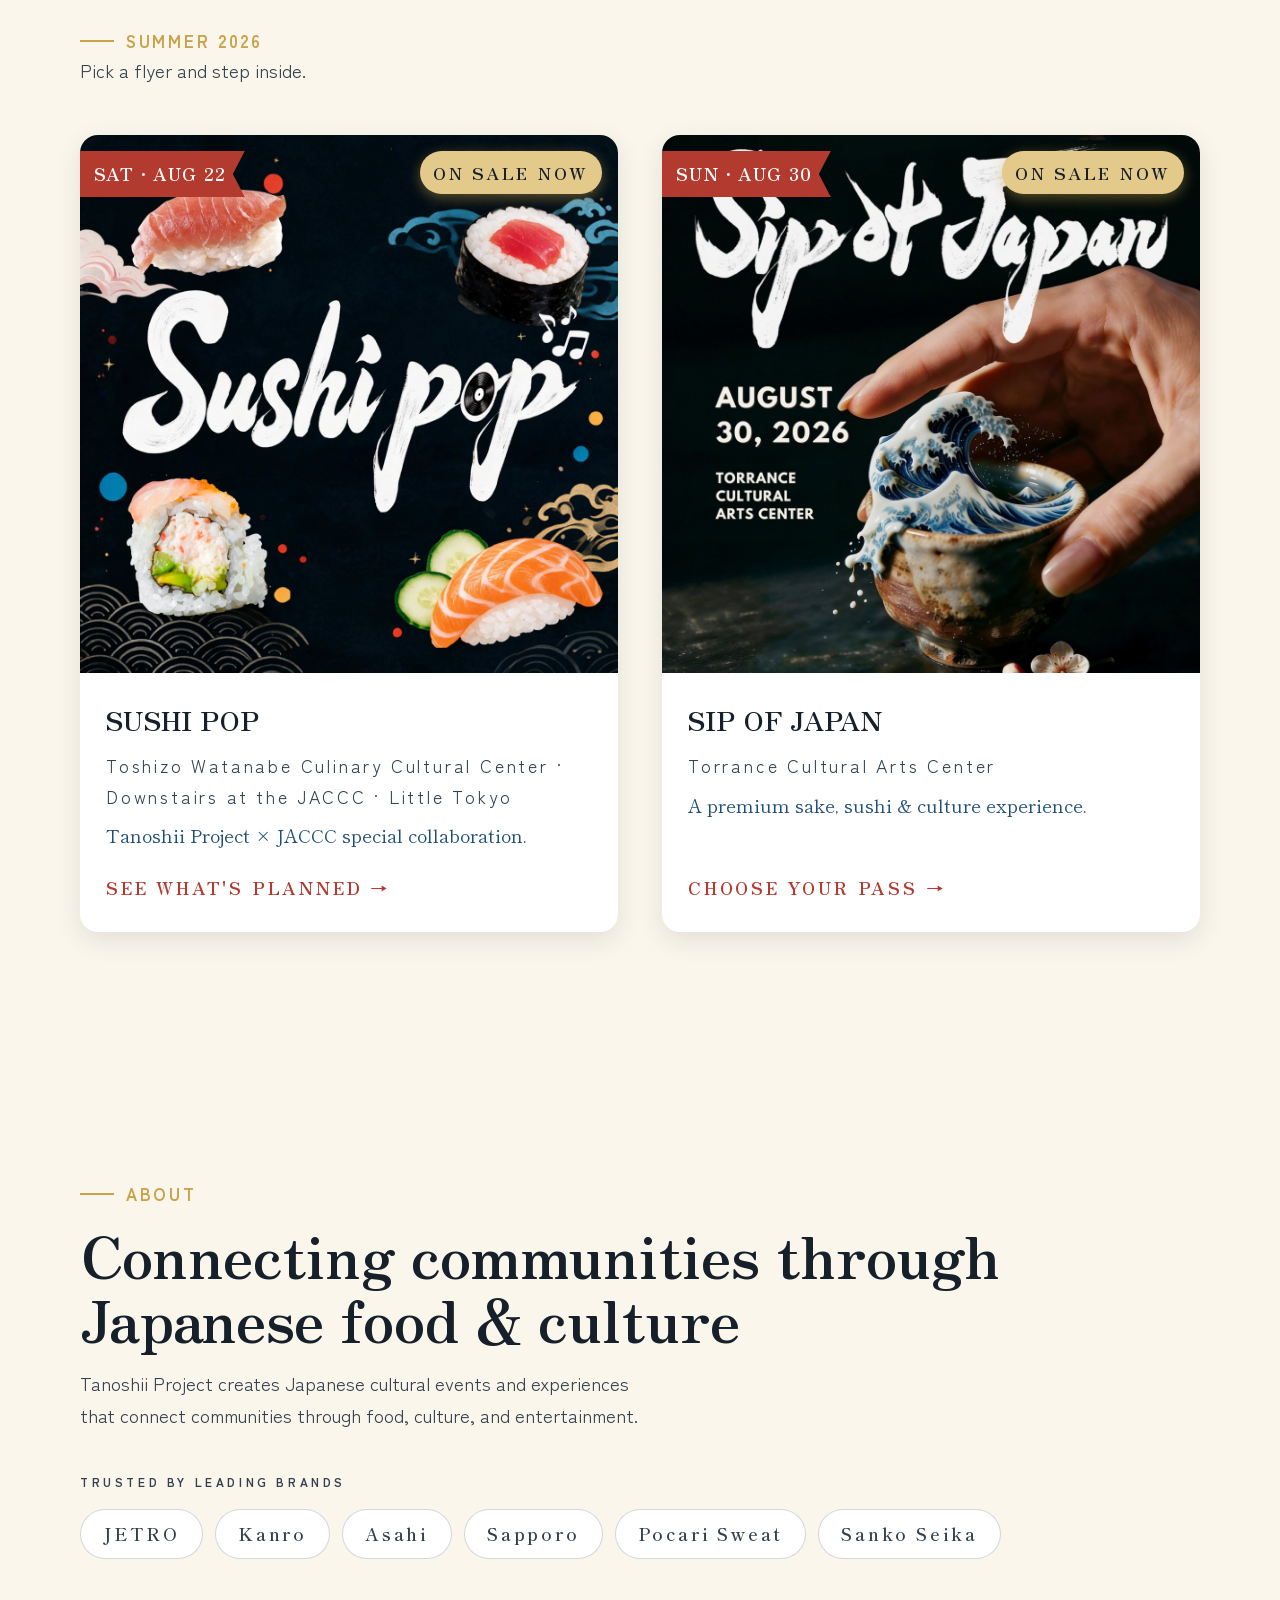
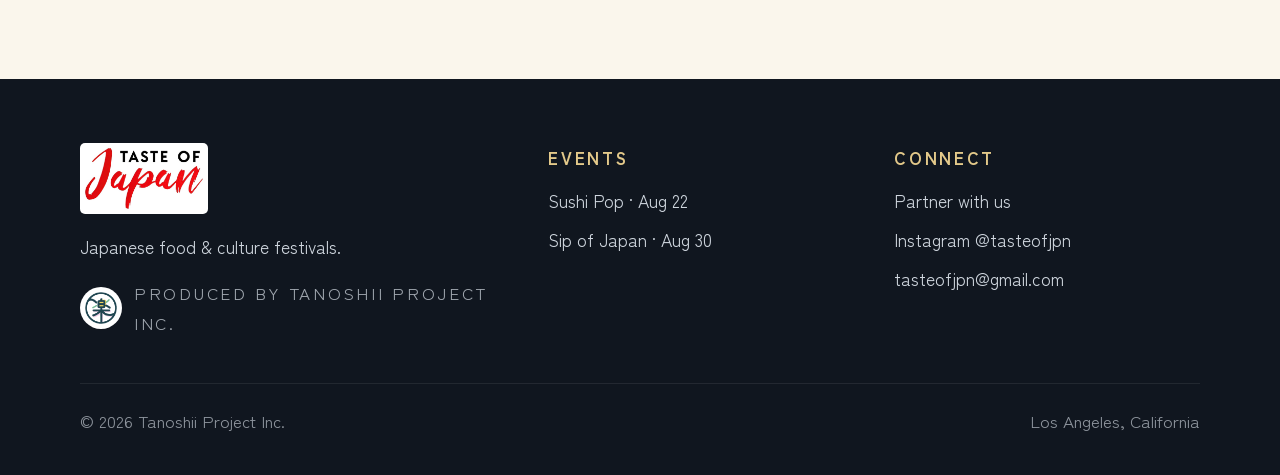
==== commit db19a03f: "Raise the booth count to 700+ 565 booths are itemized in the Anaheim deck through 2024 and June 2026" ====
--- a/index.html
+++ b/index.html
@@ -132,7 +132,7 @@
         </div>
         <div>
           <div class="y" data-ja="のべ出店数（2019年から）">Vendor booths since 2019</div>
-          <div class="n">600+</div>
+          <div class="n">700+</div>
         </div>
       </div>
     </div>
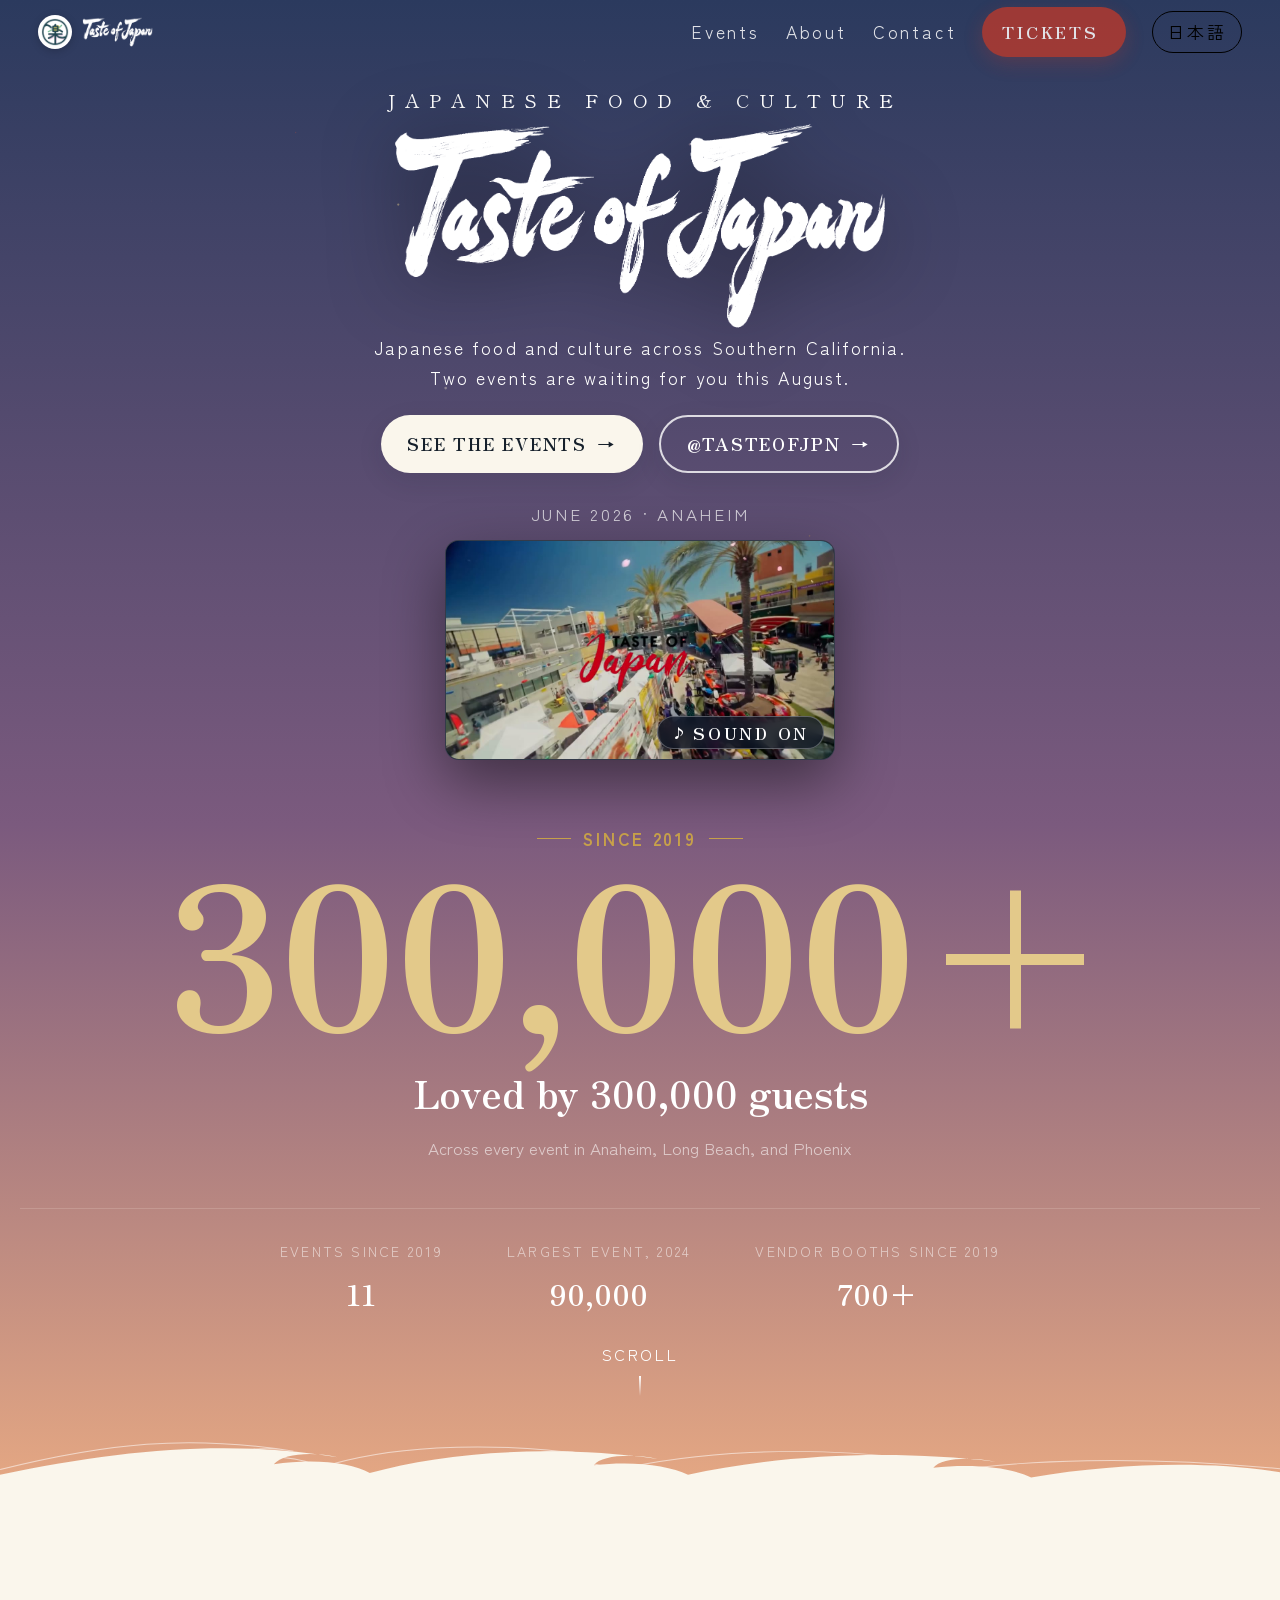
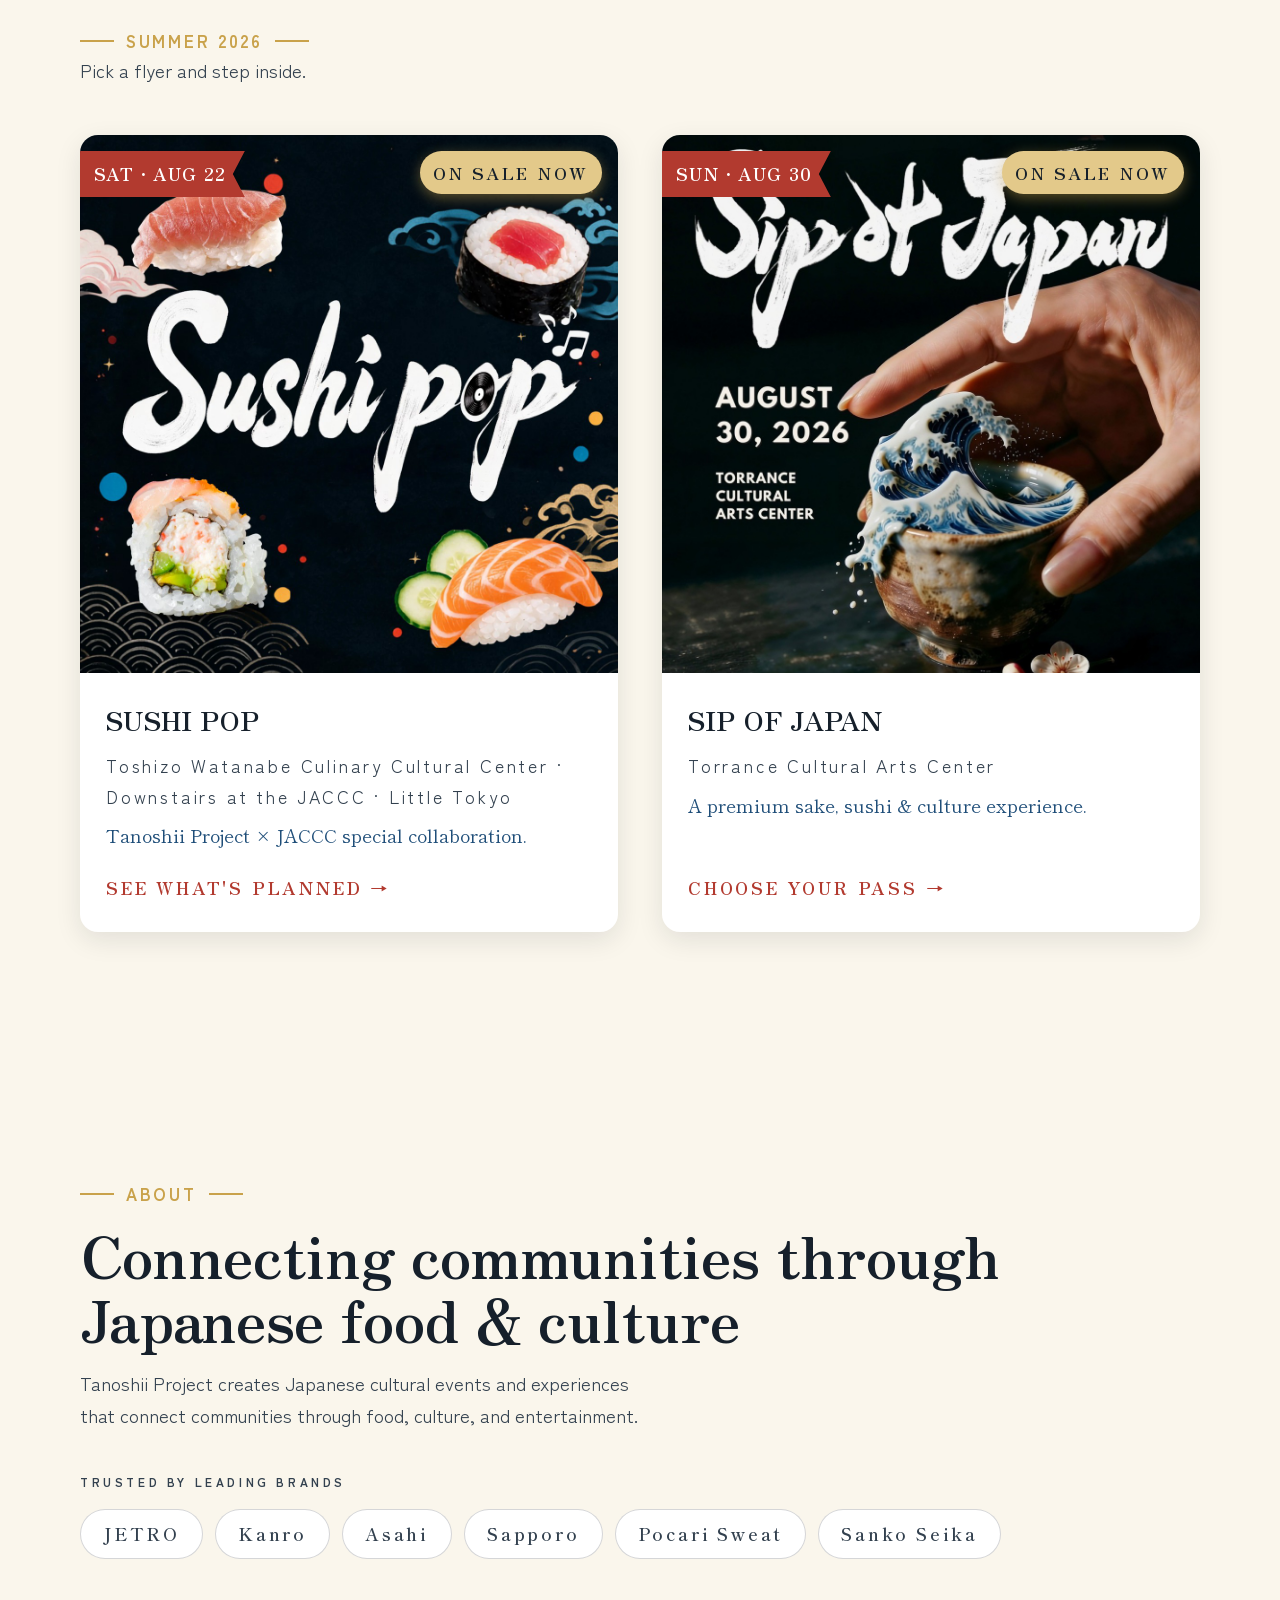
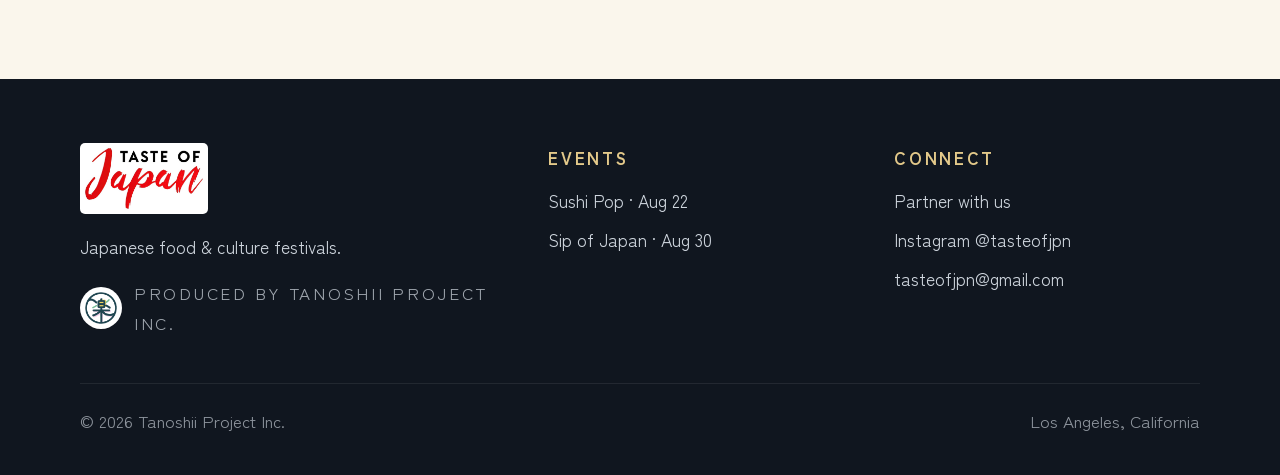
==== commit 9360078c: "Sip: workshop booking links and detail, drop second headings, hyphen-wrapped eyebrows sitewide Works" ====
--- a/index.html
+++ b/index.html
@@ -28,7 +28,7 @@
 <link rel="preconnect" href="https://fonts.googleapis.com">
 <link rel="preconnect" href="https://fonts.gstatic.com" crossorigin>
 <link href="https://fonts.googleapis.com/css2?family=Zen+Antique&family=Zen+Old+Mincho:wght@700;900&family=Cormorant+Garamond:ital,wght@0,500;0,600;1,500&family=Permanent+Marker&family=Shippori+Mincho:wght@500;700&family=Zen+Kaku+Gothic+New:wght@400;500;700&display=swap" rel="stylesheet">
-<link rel="stylesheet" href="css/site.css?v=896a099f">
+<link rel="stylesheet" href="css/site.css?v=99a1e327">
 <link rel="alternate" hreflang="en" href="https://www.tasteofjpn.com/">
 <link rel="alternate" hreflang="ja" href="https://www.tasteofjpn.com/?lang=ja">
 <link rel="alternate" hreflang="x-default" href="https://www.tasteofjpn.com/">
--- a/css/site.css
+++ b/css/site.css
@@ -159,6 +159,7 @@
   color: var(--gold); font-weight: 700;
 }
 .eyebrow::before { content: ""; width: 34px; height: 1.5px; background: var(--gold); }
+.eyebrow::after { content: ""; width: 34px; height: 1.5px; background: var(--gold); }
 .section-title {
   font-family: var(--font-display); font-weight: 400;
   font-size: clamp(33px, 5.1vw, 58px);
@@ -443,6 +444,7 @@
 .workshop-wrap { display: grid; grid-template-columns: 1.12fr .88fr; gap: clamp(30px, 5vw, 64px); align-items: center; position: relative; z-index: 1; }
 .workshop .eyebrow { color: var(--gold-soft); }
 .workshop .eyebrow::before { background: var(--gold-soft); }
+.workshop .eyebrow::after { background: var(--gold-soft); }
 .workshop .section-title {
   font-family: var(--font-serif-en); font-style: italic; font-weight: 600;
   color: #fff; font-size: clamp(30px, 4.2vw, 50px); line-height: 1.1;
